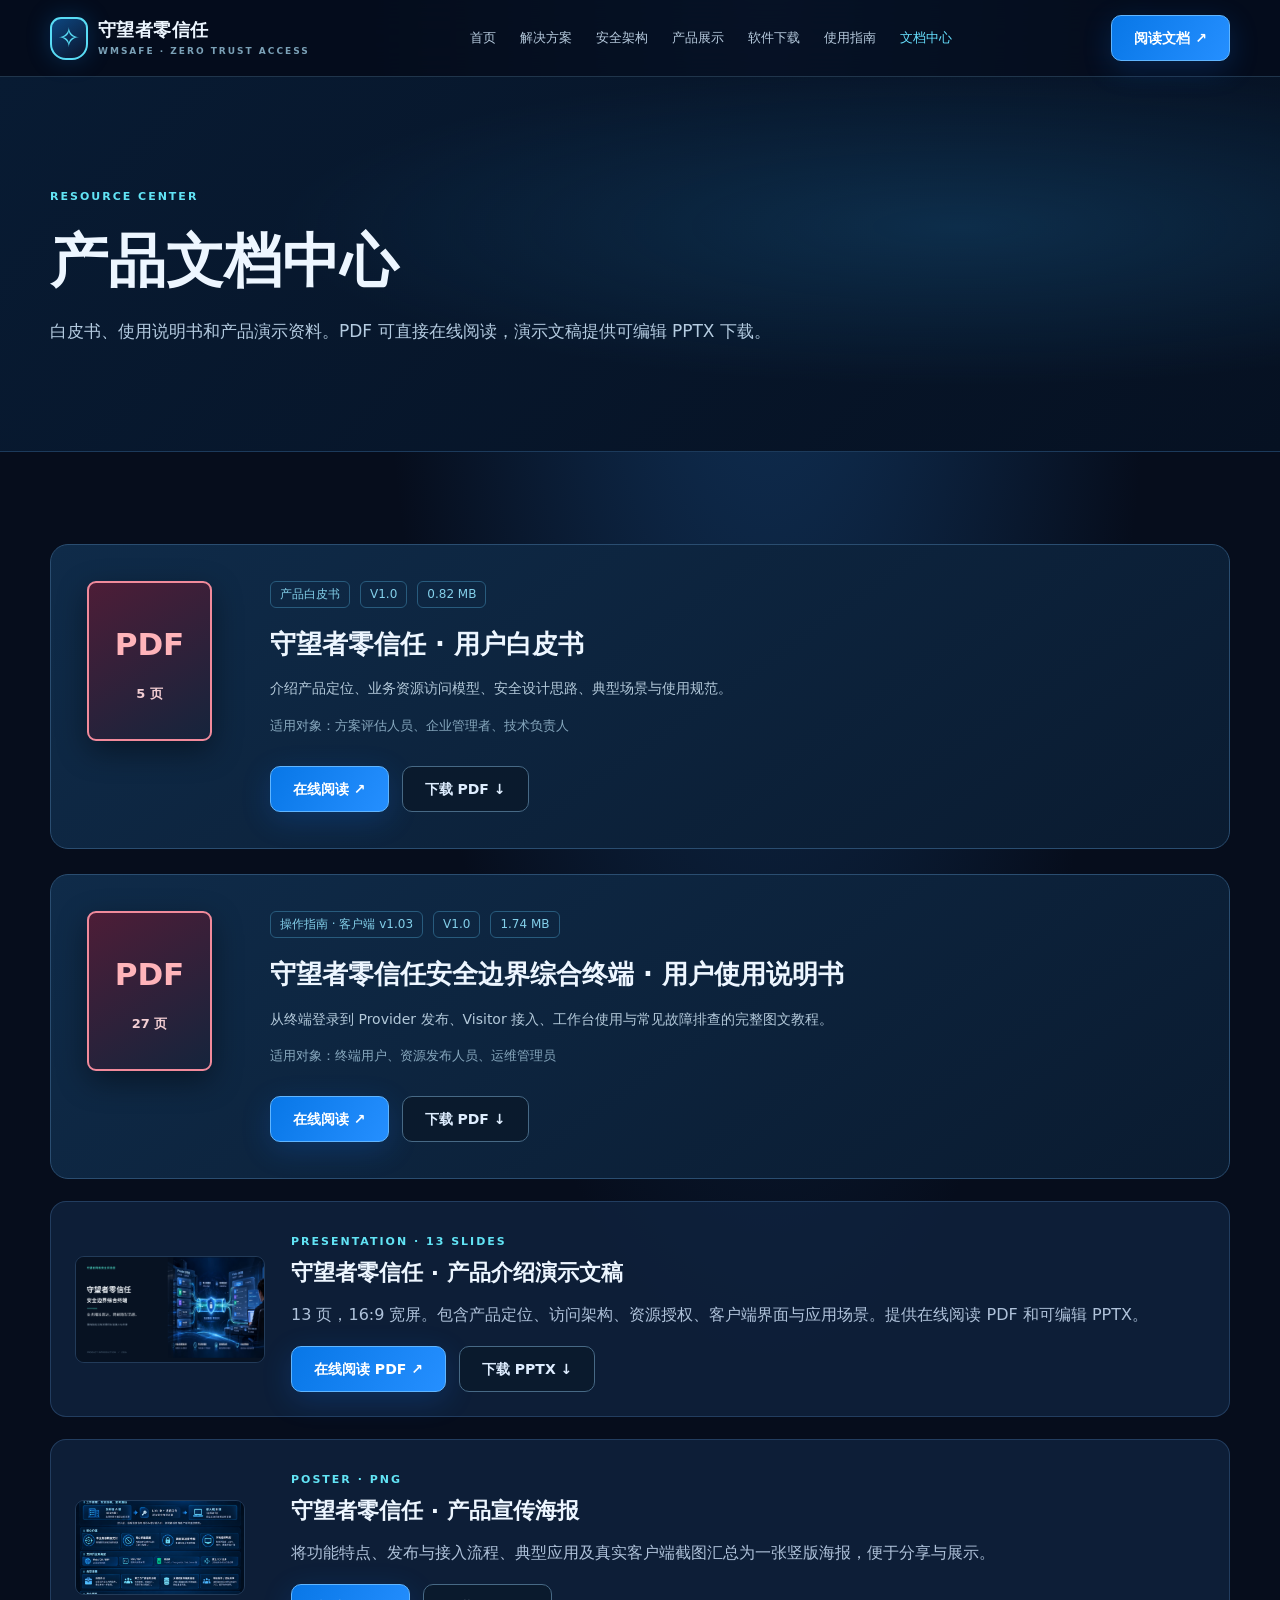
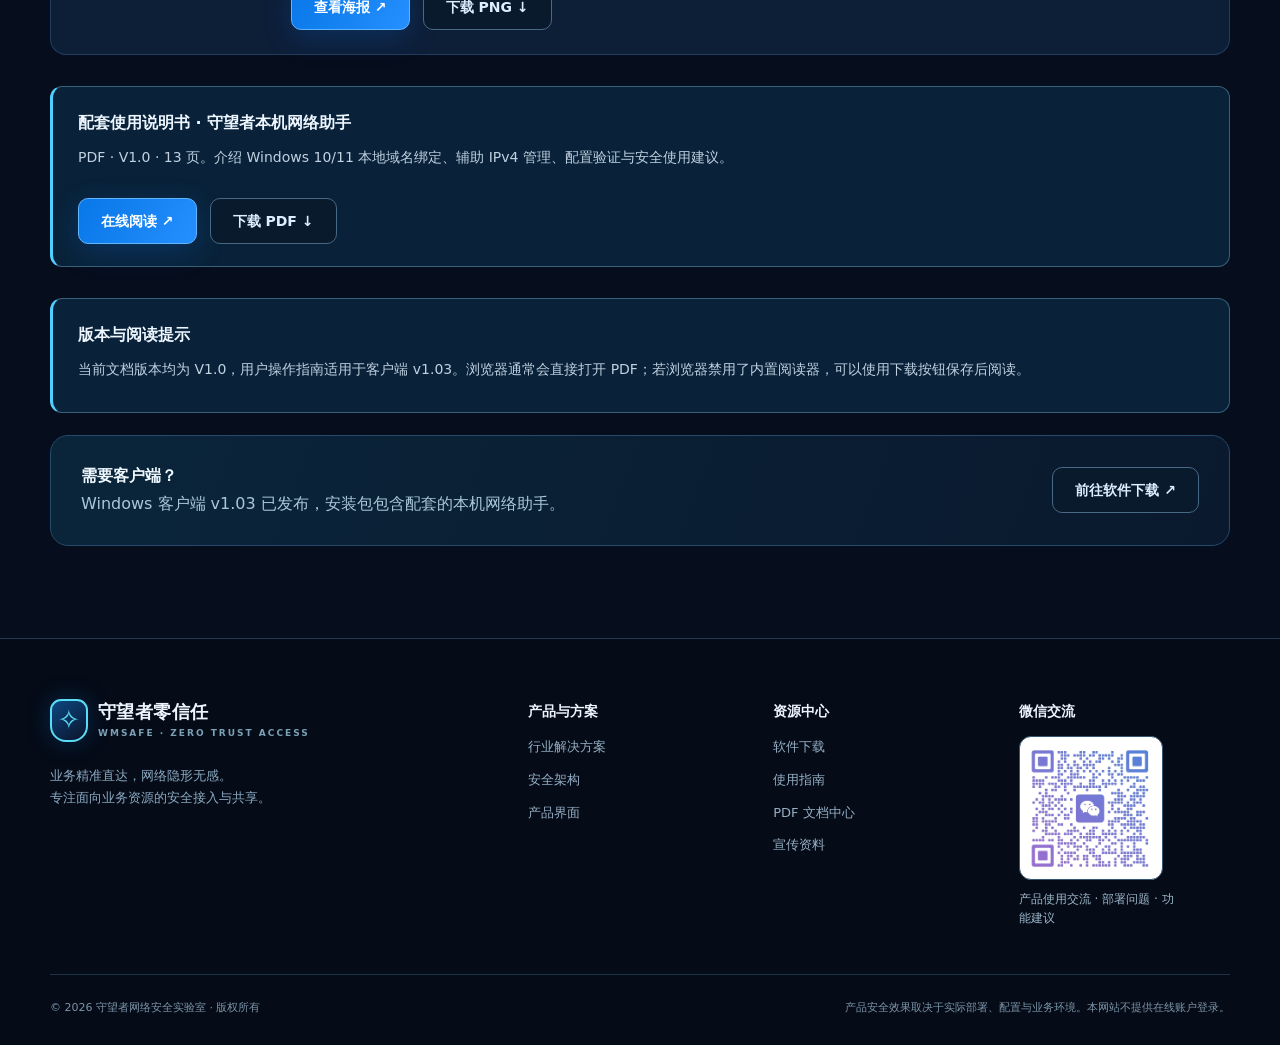
==== downloads.html @ d98a5364 "Add files via upload" ====
<!DOCTYPE html>

<html lang="zh-CN"><head><meta charset="utf-8"/><meta content="width=device-width,initial-scale=1" name="viewport"/><meta content="dark" name="color-scheme"/><meta content="#070f20" name="theme-color"/><meta content="在线阅读与下载守望者零信任 V1.0 PDF 白皮书及 v1.03 用户使用说明书。" name="description"/><meta content="website" property="og:type"/><meta content="文档中心 · 守望者零信任" property="og:title"/><meta content="在线阅读与下载守望者零信任 V1.0 PDF 白皮书及 v1.03 用户使用说明书。" property="og:description"/><meta content="assets/hero-tunnel.png" property="og:image"/><title>文档中心 | 守望者零信任</title><link href="assets/favicon.svg" rel="icon" type="image/svg+xml"/><link href="assets/site.css" rel="stylesheet"/></head><body><a class="skip" href="#main">跳转到正文</a><header class="header"><div class="container nav"><a aria-label="守望者零信任官网" class="brand" href="index.html"><span class="brand-shield">✧</span><span>守望者零信任<small>WMSAFE · ZERO TRUST ACCESS</small></span></a><nav aria-label="主导航" class="nav-links" id="site-nav"><a href="index.html">首页</a><a href="solutions.html">解决方案</a><a href="security.html">安全架构</a><a href="product.html">产品展示</a><a href="software.html">软件下载</a><a href="guide.html">使用指南</a><a aria-current="page" href="downloads.html">文档中心</a></nav><div class="nav-action"><a class="btn primary nav-cta" href="downloads.html">阅读文档 ↗</a><button aria-controls="site-nav" aria-expanded="false" aria-label="打开导航菜单" class="menu-btn" type="button">☰</button></div></div></header><main id="main"><section class="page-hero"><div class="container"><span class="eyebrow">RESOURCE CENTER</span><h1>产品文档中心</h1><p class="lead">白皮书、使用说明书和产品演示资料。PDF 可直接在线阅读，演示文稿提供可编辑 PPTX 下载。</p></div></section><section class="section"><div class="container"><div class="doc-list"><article class="doc-card"><div class="doc-icon">PDF<span>5 页</span></div><div class="doc-content"><div class="doc-meta"><span>产品白皮书</span><span>V1.0</span><span>0.82 MB</span></div><h2>守望者零信任 · 用户白皮书</h2><p>介绍产品定位、业务资源访问模型、安全设计思路、典型场景与使用规范。</p><p class="doc-audience">适用对象：方案评估人员、企业管理者、技术负责人</p><div class="actions"><a class="btn primary" href="docs/WMSafe_Whitepaper_V1.0.pdf" rel="noopener" target="_blank">在线阅读 ↗</a><a class="btn ghost" download="WMSafe_Whitepaper_V1.0.pdf" href="docs/WMSafe_Whitepaper_V1.0.pdf">下载 PDF ↓</a></div></div></article><article class="doc-card"><div class="doc-icon">PDF<span>27 页</span></div><div class="doc-content"><div class="doc-meta"><span>操作指南 · 客户端 v1.03</span><span>V1.0</span><span>1.74 MB</span></div><h2>守望者零信任安全边界综合终端 · 用户使用说明书</h2><p>从终端登录到 Provider 发布、Visitor 接入、工作台使用与常见故障排查的完整图文教程。</p><p class="doc-audience">适用对象：终端用户、资源发布人员、运维管理员</p><div class="actions"><a class="btn primary" href="docs/WMSafe_User_Guide_V1.0.pdf" rel="noopener" target="_blank">在线阅读 ↗</a><a class="btn ghost" download="WMSafe_User_Guide_V1.0.pdf" href="docs/WMSafe_User_Guide_V1.0.pdf">下载 PDF ↓</a></div></div></article></div><div class="media-docs" id="presentation"><a href="media/wmsafe-product-presentation.pdf" rel="noopener" target="_blank"><img alt="守望者零信任产品演示文稿首页预览" height="506" loading="lazy" src="media/wmsafe-presentation-cover.png" width="900"/></a><div><span class="eyebrow">PRESENTATION · 13 SLIDES</span><h2>守望者零信任 · 产品介绍演示文稿</h2><p>13 页，16:9 宽屏。包含产品定位、访问架构、资源授权、客户端界面与应用场景。提供在线阅读 PDF 和可编辑 PPTX。</p><div class="actions"><a class="btn primary" href="media/wmsafe-product-presentation.pdf" rel="noopener" target="_blank">在线阅读 PDF ↗</a><a class="btn ghost" download="wmsafe-product-presentation.pptx" href="media/wmsafe-product-presentation.pptx">下载 PPTX ↓</a></div></div></div><div class="media-docs"><a href="media/wmsafe-poster.png" rel="noopener" target="_blank"><img alt="守望者零信任产品宣传海报缩略图" class="poster-inline" height="1491" loading="lazy" src="media/wmsafe-poster.png" width="1055"/></a><div><span class="eyebrow">POSTER · PNG</span><h2>守望者零信任 · 产品宣传海报</h2><p>将功能特点、发布与接入流程、典型应用及真实客户端截图汇总为一张竖版海报，便于分享与展示。</p><div class="actions"><a class="btn primary" href="media/wmsafe-poster.png" rel="noopener" target="_blank">查看海报 ↗</a><a class="btn ghost" download="wmsafe-poster.png" href="media/wmsafe-poster.png">下载 PNG ↓</a></div></div></div><div class="note-block"><strong>配套使用说明书 · 守望者本机网络助手</strong><p>PDF · V1.0 · 13 页。介绍 Windows 10/11 本地域名绑定、辅助 IPv4 管理、配置验证与安全使用建议。</p><div class="actions"><a class="btn primary" href="docs/WMSafe_Local_Network_Manager_Guide_V1.0.pdf" rel="noopener" target="_blank">在线阅读 ↗</a><a class="btn ghost" download="WMSafe_Local_Network_Manager_Guide_V1.0.pdf" href="docs/WMSafe_Local_Network_Manager_Guide_V1.0.pdf">下载 PDF ↓</a></div></div><div class="note-block"><strong>版本与阅读提示</strong><p>当前文档版本均为 V1.0，用户操作指南适用于客户端 v1.03。浏览器通常会直接打开 PDF；若浏览器禁用了内置阅读器，可以使用下载按钮保存后阅读。</p></div><div class="release-doc-link"><div><strong>需要客户端？</strong><p>Windows 客户端 v1.03 已发布，安装包包含配套的本机网络助手。</p></div><a class="btn ghost" href="software.html">前往软件下载 ↗</a></div></div></section></main><footer class="footer"><div class="container"><div class="footmain"><div><a aria-label="守望者零信任官网" class="brand" href="index.html"><span class="brand-shield">✧</span><span>守望者零信任<small>WMSAFE · ZERO TRUST ACCESS</small></span></a><p>业务精准直达，网络隐形无感。<br/>专注面向业务资源的安全接入与共享。</p></div><div><b>产品与方案</b><a href="solutions.html">行业解决方案</a><a href="security.html">安全架构</a><a href="product.html">产品界面</a></div><div><b>资源中心</b><a href="software.html">软件下载</a><a href="guide.html">使用指南</a><a href="downloads.html">PDF 文档中心</a><a href="downloads.html#presentation">宣传资料</a></div><div class="footer-wechat"><b>微信交流</b><img alt="守望者零信任微信交流二维码" height="150" loading="lazy" src="assets/wechat-qr.jpg" width="150"/><p>产品使用交流 · 部署问题 · 功能建议</p></div></div><div class="footline"><span>© <span id="year">2026</span> 守望者网络安全实验室 · 版权所有</span><span>产品安全效果取决于实际部署、配置与业务环境。本网站不提供在线账户登录。</span></div></div></footer><script defer="" src="assets/site.js"></script></body></html>
---- assets/site.css ----
@charset "UTF-8";
:root{--bg:#060d1c;--bg2:#09162b;--panel:#0c1c32;--line:#1f3854;--text:#edf6ff;--muted:#a4b7cc;--cyan:#59dcf5;--blue:#288aff;--radius:18px}*{box-sizing:border-box}html{scroll-behavior:smooth}body{margin:0;color:var(--text);font-family:Inter,"PingFang SC","Microsoft YaHei","Noto Sans CJK SC",system-ui,sans-serif;background:radial-gradient(ellipse at 60% -2%,#123862 0%,transparent 37%),var(--bg);line-height:1.75}a{color:inherit;text-decoration:none}img{max-width:100%;display:block}button,input,textarea,select{font:inherit}button{cursor:pointer}.container{width:min(1180px,calc(100% - 48px));margin:auto}.skip{position:absolute;left:12px;top:-90px;padding:10px;background:white;color:black;z-index:200}.skip:focus{top:8px}.header{height:77px;position:sticky;top:0;z-index:99;backdrop-filter:blur(24px);background:rgba(5,13,29,.87);border-bottom:1px solid #20354b}.nav{display:flex;align-items:center;justify-content:space-between;height:100%;gap:24px}.brand{display:flex;align-items:center;gap:10px;font-weight:800;white-space:nowrap;line-height:1.18;letter-spacing:.4px;font-size:18px}.brand small{display:block;margin-top:6px;font-size:9px;letter-spacing:2px;font-weight:600;color:#7ba1b7}.brand-shield{display:grid;place-items:center;border:2px solid var(--cyan);border-radius:11px 11px 16px 16px;background:linear-gradient(145deg,#0d4781,#0b142b);width:38px;height:43px;box-shadow:0 0 23px #1178db44;color:var(--cyan);font-size:27px}.nav-links{display:flex;align-items:center;gap:24px}.nav-links a{font-size:13px;color:#b6cadd;transition:.2s}.nav-links a:hover,.nav-links a[aria-current]{color:#67e1ff}.nav-action{display:flex;align-items:center;gap:10px}.menu-btn{display:none;border:1px solid #38536b;border-radius:9px;padding:8px 12px;background:#0b1f3a;color:white}.btn{display:inline-flex;align-items:center;justify-content:center;gap:12px;border-radius:10px;font-size:14px;font-weight:700;min-height:46px;padding:10px 22px;border:1px solid transparent;transition:transform .2s,background .2s,border-color .2s;white-space:nowrap}.btn:hover{transform:translateY(-2px)}.primary{color:white;background:linear-gradient(120deg,#0877e7,#258fff);box-shadow:0 8px 30px #147aff33;border-color:#60b5ff}.ghost{border-color:#476985;background:#0a1a2d;color:#deedff}.ghost:hover{border-color:#80dfff;background:#0d2948}.eyebrow{display:inline-block;color:#62e4f5;font-size:11px;letter-spacing:2px;font-weight:800;text-transform:uppercase}.hero{padding:90px 0 35px;overflow:hidden;background:radial-gradient(ellipse at 80% 40%,#0b3a6f88,transparent 50%)}.hero-grid{display:grid;grid-template-columns:.92fr 1.08fr;gap:25px;align-items:center}.hero-copy{position:relative;z-index:1}.hero h1{font-size:clamp(37px,4.3vw,62px);line-height:1.25;letter-spacing:-1.9px;margin:27px 0 22px;font-weight:850}.hero h1 em{font-style:normal;color:#75e5ff;text-shadow:0 0 42px #25b6ef44}.lead{max-width:720px;color:#b5cce1;font-size:17px;line-height:1.95}.hero .lead{max-width:520px}.actions{display:flex;flex-wrap:wrap;gap:13px;margin-top:28px}.hero-media{position:relative;border:1px solid #26486e;background:#0b223a;box-shadow:0 34px 90px #0008,0 0 60px #0e72dc20;border-radius:20px;overflow:hidden}.hero-media img{width:100%;aspect-ratio:16/10;object-fit:cover}.hero-caption{position:absolute;bottom:0;left:0;right:0;text-align:right;font-size:10px;color:#a3bfd2;padding:5px 14px;background:#041123b0}.hero-note{margin-top:40px;color:#8ebbcf;font-size:12px;letter-spacing:.5px}.pulse{display:inline-block;width:8px;height:8px;background:#36e2ae;border-radius:50%;box-shadow:0 0 10px #35ecc8;margin-right:8px}.stats{margin-top:66px;display:grid;grid-template-columns:repeat(4,1fr);border:1px solid #245173;background:#07182dc9;border-radius:15px;padding:24px}.stats div{padding:5px 22px;border-right:1px solid #284260}.stats div:last-child{border-right:0}.stats b,.stats span{display:block}.stats b{font-size:15px;color:#b5edff}.stats span{font-size:12px;color:#a1b9cd;margin-top:4px}.section{padding:92px 0}.section.muted{background:linear-gradient(180deg,#09192d,#081326);border-top:1px solid #132e48;border-bottom:1px solid #132e48}.section-head{margin-bottom:36px}.section-head h2,.cta-panel h2{font-size:clamp(27px,3vw,39px);line-height:1.3;letter-spacing:-.6px;margin:12px 0}.section-head p{color:var(--muted);max-width:770px;margin:0;font-size:15px}.feature-grid{display:grid;grid-template-columns:repeat(4,minmax(0,1fr));gap:17px}.feature-grid.three{grid-template-columns:repeat(3,minmax(0,1fr))}.feature-grid.two{grid-template-columns:repeat(2,minmax(0,1fr))}.feature-card,.arch-card,.step,.workflow article{border:1px solid #234768;background:linear-gradient(145deg,#0e2945,#0a1a2d 75%);border-radius:16px;padding:29px;min-width:0;transition:transform .2s,border-color .2s}.feature-card:hover,.preview:hover,.shot:hover{transform:translateY(-4px);border-color:#3aa5ef}.feature-icon{height:50px;width:50px;border:1px solid #2878a8;background:#103859;border-radius:13px;display:grid;place-items:center;font-size:25px;color:#77e7ff}.feature-card h3,.workflow h3,.arch h3{margin:22px 0 8px;font-size:19px}.feature-card p,.workflow p,.arch p{font-size:14px;color:#a9c2d8;margin:0}.workflow{display:grid;grid-template-columns:repeat(3,minmax(0,1fr));gap:22px}.workflow article{position:relative}.workflow article:not(:last-child):after{content:'→';position:absolute;right:-21px;top:50%;transform:translateY(-50%);color:#5bc4ff;font-size:24px;z-index:2}.num{color:#67e3fd;font-size:26px;font-weight:800}.workflow code,.arch code,.note-block code{display:inline-block;max-width:100%;overflow-wrap:anywhere;background:#071729;color:#8ee9ff;padding:6px 10px;border:1px solid #28526d;border-radius:7px;margin-top:23px;font-size:12px}.aside-note{color:#81a0b8;font-size:12px;margin-top:17px}.preview-grid{display:grid;grid-template-columns:repeat(3,minmax(0,1fr));gap:18px}.preview{border:1px solid #284766;border-radius:14px;background:#0e243b;overflow:hidden;transition:transform .2s,border-color .2s}.preview img{height:255px;width:100%;object-fit:cover;object-position:top;background:#fff}.preview span{display:flex;align-items:center;justify-content:space-between;padding:16px;font-weight:700;font-size:14px}.preview strong{font-size:11px;color:#6ad5fa}.center-actions{text-align:center;margin-top:28px}.cta-section{padding:70px 0 95px}.cta-panel{padding:46px;display:flex;align-items:center;justify-content:space-between;gap:30px;border:1px solid #2073a7;background:radial-gradient(circle at 85% 15%,#135b8e88,transparent 38%),linear-gradient(110deg,#0b3154,#091b33);border-radius:20px;box-shadow:0 20px 70px #0004}.cta-panel h2{max-width:650px}.cta-panel p{color:#b9cde2;max-width:580px}.cta-panel .actions{margin-top:0}.footer{border-top:1px solid #233a54;background:#050b17;padding:60px 0 28px}.footmain{display:grid;grid-template-columns:2.6fr 1fr 1fr;gap:50px}.footmain p{font-size:13px;color:#8ba9c1;margin-top:23px}.footmain b,.footmain a:not(.brand){display:block}.footmain b{font-size:14px;margin-bottom:13px}.footmain a:not(.brand){font-size:13px;color:#96afc5;margin:10px 0}.footmain a:hover{color:var(--cyan)}.footline{border-top:1px solid #1b3146;margin-top:45px;padding-top:23px;font-size:11px;color:#7c95a9;display:flex;gap:20px;justify-content:space-between}.page-hero{padding:104px 0 86px;background:radial-gradient(ellipse at 75% 40%,#16517c69,transparent 50%),linear-gradient(135deg,#081b33,#061122);border-bottom:1px solid #1c3a5b}.page-hero h1{font-size:clamp(37px,4.7vw,58px);margin:17px 0 10px;line-height:1.24}.page-hero .lead{max-width:760px}.scenario-list{display:grid;gap:19px}.scenario{display:grid;grid-template-columns:110px 1fr;gap:20px;padding:34px;border-radius:16px;border:1px solid #264866;background:#0c2037}.scenario-mark{color:#48c7f7;font-size:44px;font-weight:900;line-height:1.2}.scenario h3{font-size:24px;margin:12px 0 24px}.scenario-cols{display:grid;grid-template-columns:1fr 1fr;gap:27px}.scenario-cols b{font-size:13px;color:#82dfff}.scenario-cols p{font-size:14px;color:#afc4d6;margin:7px 0}.tag{display:inline-block;color:#89e3f9;border:1px solid #286085;border-radius:6px;padding:3px 9px;font-size:11px;background:#0c2c4a}.arch{display:grid;grid-template-columns:1fr 30px 1fr 30px 1fr;align-items:center;gap:10px}.arch-card{min-height:270px}.arch-label{font-size:11px;letter-spacing:1px;color:#5bd8ff}.arch-arrow{text-align:center;font-size:26px;color:#48bffe}.arch-middle{border-color:#39b5ed;box-shadow:0 0 38px #0c8dcc24}.caution,.note-block{margin-top:31px;border:1px solid #376179;border-left:3px solid #51cfff;background:#092239;border-radius:12px;padding:22px 25px}.caution p,.note-block p{font-size:14px;color:#c0d1e0;margin:8px 0}.shots{display:grid;grid-template-columns:repeat(2,1fr);gap:24px}.shot{display:grid;grid-template-columns:180px 1fr;gap:19px;border:1px solid #2b4c68;border-radius:16px;background:#0b2037;overflow:hidden;transition:.2s}.shot img{height:100%;min-height:240px;width:100%;object-fit:cover;object-position:top;background:white}.shot-body{padding:25px 22px 20px 0}.shot-body h3{font-size:20px;margin:13px 0 7px}.shot-body p{font-size:13px;color:#a8c1d5}.text-link{display:inline-block;color:#77dfff;font-size:12px;font-weight:700;margin-top:10px}.timeline{list-style:none;padding:0;margin:0;display:grid;grid-template-columns:repeat(5,1fr);gap:15px;counter-reset:flow}.timeline li{counter-increment:flow;border:1px solid #234767;border-radius:13px;background:#0c223a;padding:27px 19px;min-height:210px}.timeline li:before{content:'0' counter(flow);display:block;color:#64dafa;font-size:23px;font-weight:900;margin-bottom:13px}.timeline b{font-size:15px}.timeline p{font-size:13px;color:#a9c3d7}.faq{display:grid;grid-template-columns:1fr 1fr;gap:13px}.faq details{border:1px solid #254663;border-radius:12px;background:#0c2138;padding:17px 21px}.faq summary{cursor:pointer;font-weight:700;font-size:14px;list-style:none;display:flex;justify-content:space-between}.faq summary:after{content:'+';color:#70dbfb;font-size:20px}.faq details[open] summary:after{content:'−'}.faq details p{font-size:13px;color:#b3cbdb;margin-bottom:3px}.doc-list{display:grid;gap:25px}.doc-card{display:grid;grid-template-columns:150px 1fr;gap:33px;border:1px solid #2a4d70;border-radius:18px;background:linear-gradient(145deg,#0f2b49,#0a1b30);padding:36px}.doc-icon{width:125px;height:160px;display:flex;flex-direction:column;align-items:center;justify-content:center;gap:12px;border:2px solid #f18a9b;color:#ffb4ba;background:linear-gradient(150deg,#4d1d37,#15243c);border-radius:9px;font-size:31px;font-weight:900;box-shadow:0 10px 30px #0006}.doc-icon span{font-size:13px;color:#f3ced3}.doc-meta{display:flex;gap:10px;flex-wrap:wrap}.doc-meta span{color:#83cfe9;font-size:12px;padding:2px 9px;border:1px solid #285b7d;border-radius:6px}.doc-card h2{font-size:26px;line-height:1.4;margin:18px 0 12px}.doc-card p{color:#b3c9da;font-size:14px}.doc-card .doc-audience{color:#87a8be;font-size:13px}.contact-grid{display:grid;grid-template-columns:1fr 1fr;gap:55px;align-items:start}.check-list{display:grid;gap:16px}.check-list div{padding-bottom:15px;border-bottom:1px solid #233e59}.check-list b{color:#7ee4fa}.check-list p{font-size:14px;color:#b0c9dc}.contact-panel{background:#0c233c;padding:35px;border:1px solid #305678;border-radius:17px}.contact-panel h2{font-size:26px}.contact-panel>p{color:#b6cada;font-size:14px}.contact-panel form{display:grid;gap:15px;margin-top:25px}.contact-panel label{display:grid;gap:8px;font-size:12px;color:#bed1de}.contact-panel input,.contact-panel select,.contact-panel textarea{width:100%;border-radius:9px;background:#06172b;border:1px solid #3b5b74;color:#e9f6ff;padding:11px 13px;outline:none}.contact-panel input:focus,.contact-panel select:focus,.contact-panel textarea:focus{border-color:#5fdfff;box-shadow:0 0 0 3px #35a5df26}.contact-panel .submit{width:100%;margin-top:5px}.form-status{color:#81ebc7!important;font-size:12px;min-height:1em}a:focus-visible,button:focus-visible,summary:focus-visible{outline:2px solid #6ee5ff;outline-offset:3px}@media(max-width:1100px){.nav-links{gap:13px}.nav-links a{font-size:12px}.nav-cta{display:none}.feature-grid{grid-template-columns:repeat(2,1fr)}.feature-grid.three{grid-template-columns:repeat(2,1fr)}.hero h1{font-size:43px}}@media(max-width:860px){.container{width:min(100% - 36px,720px)}.header{height:68px}.menu-btn{display:block}.nav-links{display:none;position:absolute;left:0;right:0;top:68px;background:#071426;border-bottom:1px solid #30516d;padding:15px 22px 22px;flex-direction:column;align-items:stretch;gap:3px}.nav-links.open{display:flex}.nav-links a{padding:11px;font-size:14px}.hero{padding:62px 0 28px}.hero-grid{grid-template-columns:1fr}.hero h1{font-size:clamp(37px,7vw,56px)}.stats{grid-template-columns:repeat(2,1fr);margin-top:30px}.stats div:nth-child(2){border-right:0}.stats div:nth-child(-n+2){border-bottom:1px solid #284260;padding-bottom:15px;margin-bottom:13px}.preview-grid{grid-template-columns:repeat(2,1fr)}.workflow,.arch{grid-template-columns:1fr}.workflow article:not(:last-child):after{content:'↓';right:50%;top:auto;bottom:-28px;transform:translateX(50%)}.arch-arrow{transform:rotate(90deg)}.arch-card{min-height:auto}.timeline{grid-template-columns:repeat(2,1fr)}.cta-panel{flex-direction:column;align-items:start}.contact-grid{grid-template-columns:1fr;gap:25px}.footmain{grid-template-columns:1.8fr 1fr 1fr}}@media(max-width:560px){.container{width:calc(100% - 30px)}.hero h1{letter-spacing:-1px}.lead{font-size:15px}.section{padding:65px 0}.feature-grid,.feature-grid.three,.feature-grid.two,.preview-grid,.shots,.faq,.scenario-cols{grid-template-columns:1fr}.stats{padding:15px}.stats div{padding:9px 12px}.stats b{font-size:13px}.stats span{font-size:11px}.preview img{height:240px}.cta-panel{padding:27px}.page-hero{padding:67px 0 52px}.scenario{grid-template-columns:1fr;gap:0;padding:24px}.scenario-mark{font-size:30px}.timeline{grid-template-columns:1fr}.timeline li{min-height:auto}.doc-card{grid-template-columns:1fr;padding:24px;gap:24px}.doc-icon{height:105px;width:95px;font-size:22px}.doc-card h2{font-size:22px}.shot{grid-template-columns:125px 1fr;gap:12px}.shot img{min-height:205px}.shot-body{padding:16px 10px 12px 0}.shot-body h3{font-size:16px}.shot-body p{font-size:12px}.footmain{grid-template-columns:1fr 1fr;gap:27px}.footmain>div:first-child{grid-column:span 2}.footline{display:block}.footline span{display:block;margin:7px 0}.contact-panel{padding:23px}.actions .btn{min-width:0}.hero .btn{font-size:12px;padding:9px 14px}}@media(prefers-reduced-motion:reduce){*,*:before,*:after{scroll-behavior:auto!important;transition:none!important}}

/* V2.1 · clear, dedicated screenshot gallery */
.screen-tile,.screenshot-card{overflow:hidden;border:1px solid #2b4d6c;border-radius:16px;background:#0b2037}
.screen-open{position:relative;display:block;width:100%;border:0;background:#111927;padding:0;cursor:zoom-in;color:inherit;text-align:left}
.screen-open img{display:block;width:100%;height:225px;object-fit:contain;padding:12px;background:#161b29}
.screen-open:hover img{filter:brightness(1.13)}
.zoom-indicator{position:absolute;right:12px;bottom:12px;padding:7px 11px;background:#0a2035e8;border:1px solid #3f7799;border-radius:8px;font-size:12px;color:#b7ecff}
.screen-meta{display:flex;justify-content:space-between;align-items:center;flex-wrap:wrap;gap:8px;padding:15px;font-size:14px}
.screen-meta a{font-size:12px;color:#8adcf7}
.screenshot-card{display:block}
.screenshot-card .screen-open img{height:250px}
.screenshot-card .shot-body{padding:20px 23px 25px}
.screenshot-dialog{width:min(1120px,95vw);max-height:92vh;overflow:auto;border:1px solid #397dab;border-radius:16px;padding:16px;background:#09192b;color:#f0f8ff;box-shadow:0 30px 100px #000b}
.screenshot-dialog::backdrop{background:#000b;backdrop-filter:blur(6px)}
.screenshot-dialog img{display:block;max-width:100%;height:auto;max-height:75vh;margin:4px auto 0;object-fit:contain}
.screenshot-dialog p{text-align:center;color:#b8d3e7;font-size:13px;margin:12px 0 0}
.screenshot-dialog form{display:flex;justify-content:flex-end}
.dialog-close{border:1px solid #456883;border-radius:8px;background:#14314a;color:white;font-size:26px;line-height:1;width:36px;height:36px;cursor:pointer}
@media(max-width:720px){.screen-open img{height:195px}.screenshot-card .screen-open img{height:225px}.screenshot-dialog{padding:10px}}

/* V2.2 Pricing and WeChat */
.pricing-hero{padding-bottom:65px}.pricing-hero-notes{display:flex;gap:12px;flex-wrap:wrap;margin-top:22px}.pricing-hero-notes span{font-size:12px;color:#a8d7ea;padding:5px 12px;border:1px solid #2a5678;border-radius:30px}.pricing-grid{display:grid;grid-template-columns:repeat(2,minmax(0,1fr));gap:24px;align-items:stretch}.price-card{position:relative;display:flex;flex-direction:column;min-height:462px;background:linear-gradient(150deg,#0f2844,#091a2e);border:1px solid #325372;border-radius:20px;padding:40px;overflow:hidden}.price-featured{border-color:#48c9fa;background:radial-gradient(ellipse at top right,#13568166,transparent 52%),linear-gradient(150deg,#103659,#0a1e32);box-shadow:0 18px 60px #0074bf20}.price-ribbon{position:absolute;top:17px;right:18px;font-size:12px;font-weight:700;color:#9af3ff;background:#0c4568;border:1px solid #2b8dba;padding:5px 12px;border-radius:30px}.price-header{display:flex;flex-wrap:wrap;align-items:center;gap:16px}.plan-name{font-size:24px;font-weight:800}.plan-duration{font-size:11px;letter-spacing:2px;color:#7da8c6}.price-line{display:flex;align-items:baseline;gap:6px;margin-top:34px}.price-line .currency{font-size:29px;font-weight:800;color:#8bdcfb}.price-line strong{font-size:clamp(54px,6vw,75px);font-weight:850;letter-spacing:-3px;line-height:1}.price-line .period{font-size:16px;color:#a5bfd3}.plan-desc{font-size:14px;color:#afc9dd;min-height:40px}.plan-desc b{color:#91e7ff}.price-sep{border-top:1px solid #294b68;margin:21px 0}.plan-points{list-style:none;display:grid;gap:12px;padding:0;margin:0 0 30px}.plan-points li{color:#c1d6e5;font-size:13px;position:relative;padding-left:24px}.plan-points li:before{content:'✓';position:absolute;left:0;color:#69dfdd}.price-action{width:100%;margin-top:auto}.pricing-disclaimer{font-size:12px;color:#91adc2;margin-top:28px;line-height:1.9}.compare-pricing{border:1px solid #31516c;border-radius:17px;overflow:hidden;display:grid;grid-template-columns:repeat(3,1fr);background:#0b2139}.compare-pricing>div{padding:28px;border-right:1px solid #31516c;display:flex;flex-direction:column;gap:12px}.compare-pricing>div:last-child{border-right:0}.compare-pricing span{font-size:13px;color:#a6bfd2}.compare-pricing strong{font-size:28px;letter-spacing:-.6px}.compare-pricing .savings{background:linear-gradient(135deg,#0b3653,#0e2840)}.compare-pricing .savings strong{color:#74e8f7}.pricing-mini-grid{display:grid;grid-template-columns:repeat(2,1fr);gap:20px}.pricing-mini{padding:30px;border:1px solid #2d506d;border-radius:16px;background:#0b2138}.pricing-mini.featured{border-color:#37b9f0;background:#0c2e4b}.mini-top{font-weight:750;display:flex;align-items:center;gap:12px;flex-wrap:wrap}.mini-price{font-weight:850;font-size:40px;line-height:1.3;margin:14px 0 5px}.mini-price small{font-size:13px;color:#b9cdd9}.pricing-mini p{font-size:13px;color:#a2bfd3;margin:0}.save-pill{color:#91e9fd;font-size:11px;padding:4px 9px;border:1px solid #3989b3;border-radius:30px}.wechat-section{display:grid;grid-template-columns:1fr 330px;gap:55px;align-items:center}.wechat-copy h2{font-size:34px;margin:15px 0}.wechat-copy p{color:#b1c9da;max-width:510px}.wechat-subtle{font-size:13px;opacity:.82;margin-bottom:25px}.wechat-card{border-radius:20px;background:#0c233a;border:1px solid #365777;text-align:center;padding:26px;max-width:330px}.wechat-card img{width:235px;height:235px;object-fit:contain;margin:0 auto 12px;border-radius:12px}.wechat-card-title{font-weight:800;font-size:16px}.wechat-card p{font-size:12px;color:#8da8be;margin:7px 0 0}@media(max-width:860px){.wechat-section{grid-template-columns:1fr 250px;gap:24px}.wechat-card{padding:16px}.wechat-card img{width:200px;height:200px}}@media(max-width:650px){.pricing-grid,.pricing-mini-grid,.compare-pricing,.wechat-section{grid-template-columns:1fr}.price-card{padding:28px;min-height:430px}.price-ribbon{position:static;align-self:flex-end;margin-bottom:12px}.compare-pricing>div{border-right:0;border-bottom:1px solid #31516c}.compare-pricing>div:last-child{border:0}.wechat-card{margin:auto}.price-line strong{font-size:60px}}

/* V2.3 renewal and real WeChat QR */
.renewal-banner{display:flex;justify-content:space-between;align-items:center;gap:30px;margin-top:24px;padding:30px 34px;border:1px solid #3f7394;border-radius:17px;background:linear-gradient(110deg,#0d304a,#0b1c31)}
.renewal-banner h3{font-size:25px;margin:8px 0}.renewal-banner p{font-size:13px;line-height:1.8;color:#b2ccdd;max-width:470px;margin:8px 0 0}.renewal-values{display:grid;grid-template-columns:1fr 1fr;gap:17px;min-width:360px}.renewal-values>div{display:flex;flex-direction:column;gap:8px;background:#091b2d;padding:17px;border-radius:12px}.renewal-values span{font-size:12px;color:#a9c7da}.renewal-values strong{font-size:25px;color:#77e6f2;white-space:nowrap}.renewal-values small{font-size:12px;color:#a9c7da}.renewal-values del{font-size:12px;color:#869fb4}.pricing-legal{font-size:12px;line-height:1.8;color:#a8c6db;margin:25px 0 0}.wechat-card img{background:white;padding:8px;border-radius:14px;object-fit:contain}
@media(max-width:800px){.renewal-banner{flex-direction:column;align-items:stretch}.renewal-values{min-width:0}}
@media(max-width:500px){.renewal-banner{padding:23px}.renewal-values{grid-template-columns:1fr}}

/* V2.4: GitHub Pages documentation site / WeChat technical exchange */
.footmain{grid-template-columns:minmax(240px,2.1fr) minmax(125px,1fr) minmax(145px,1fr) minmax(155px,1fr);gap:34px}
.footer-wechat img{width:144px;height:144px;object-fit:contain;background:#fff;padding:7px;border-radius:12px;border:1px solid #365774}
.footer-wechat p{margin:10px 0 0;max-width:165px;font-size:12px;line-height:1.6;color:#9cb7ca}
@media(max-width:900px){.footmain{grid-template-columns:repeat(2,minmax(0,1fr));gap:32px}}
@media(max-width:520px){.footmain{grid-template-columns:1fr 1fr;gap:25px}.footmain>div:first-child{grid-column:1/-1}.footer-wechat img{width:132px;height:132px}}

/* V2.5: software download / pending release */
.software-feature{padding:24px 0 12px}.software-feature-inner,.release-doc-link{display:flex;align-items:center;justify-content:space-between;gap:25px;padding:26px 30px;border:1px solid #254a6c;border-radius:18px;background:linear-gradient(110deg,#0a253a,#0a192e)}.software-feature h2{margin:5px 0 10px;font-size:27px;color:#e8f6ff}.software-feature p,.release-doc-link p{margin:0;color:#aac7da;line-height:1.8}.software-feature .btn{white-space:nowrap}.release-panel{background:linear-gradient(135deg,#112b49,#09182d 75%);border:1px solid #285478;border-radius:22px;padding:30px;margin-bottom:30px;box-shadow:0 20px 50px rgba(0,0,0,.15)}.release-top{display:flex;justify-content:space-between;gap:12px;align-items:center}.release-tag{font-size:12px;letter-spacing:.09em;color:#82daf4;font-weight:700}.release-status{border:1px solid #4d677a;border-radius:99px;padding:6px 12px;color:#b6cadb;font-size:12px}.release-grid{display:grid;grid-template-columns:1.1fr .9fr;gap:40px;align-items:center;margin-top:20px}.release-grid h2{font-size:29px;margin:0 0 14px;color:#f1f8ff}.release-grid p{color:#afc5d9;line-height:1.9}.release-facts{display:flex;gap:14px;flex-wrap:wrap;margin:24px 0}.release-facts span{padding:10px 14px;border:1px solid #28465e;border-radius:10px;color:#8db0c7;font-size:12px}.release-facts strong{display:block;color:#d9edf9;font-size:14px;margin-top:4px}.release-disabled{opacity:.62;cursor:not-allowed!important;user-select:none}.release-note{font-size:12px!important}.release-visual{overflow:hidden;border:1px solid #315b7b;border-radius:14px;background:#091423}.release-window-top{padding:12px 16px;display:flex;justify-content:space-between;gap:8px;color:#e3f3ff;border-bottom:1px solid #284b67;font-size:13px}.release-window-top small{color:#8caec3}.release-visual img{display:block;width:100%;height:auto}.release-steps{display:grid;grid-template-columns:repeat(3,minmax(0,1fr));gap:16px;margin:30px 0}.release-steps>div{border:1px solid #244866;border-radius:15px;padding:22px;background:#0c1e33}.release-steps span{font-weight:700;color:#52d6eb}.release-steps h3{margin:12px 0 7px;color:#f0f8ff}.release-steps p{line-height:1.8;font-size:14px;color:#a5c2d4}.release-doc-link{margin-top:22px}.release-doc-link strong{color:#eef8ff}.release-doc-link .btn{white-space:nowrap}@media(max-width:760px){.release-grid{grid-template-columns:1fr;gap:20px}.release-steps{grid-template-columns:1fr}.software-feature-inner,.release-doc-link{flex-direction:column;align-items:flex-start}.release-panel{padding:22px}.release-grid h2{font-size:24px}}


/* V2.8 — Product media */
.media-showcase{display:grid;grid-template-columns:minmax(220px, .72fr) minmax(0,1.28fr);gap:42px;align-items:center;border:1px solid rgba(97,157,227,.18);background:linear-gradient(125deg,rgba(10,32,63,.93),rgba(9,21,41,.93));padding:32px;border-radius:20px;overflow:hidden}
.media-cover{position:relative;display:block;border:1px solid rgba(115,184,253,.28);border-radius:14px;overflow:hidden;max-width:370px;box-shadow:0 20px 50px rgba(0,0,0,.34);background:#071324}
.media-cover img{display:block;width:100%;height:auto;max-height:420px;object-fit:contain}
.media-cover::after{content:'查看完整海报 ↗';position:absolute;bottom:0;left:0;right:0;padding:24px 16px 13px;text-align:right;font-size:13px;font-weight:700;color:#fff;background:linear-gradient(transparent,rgba(0,8,21,.91))}
.media-copy h2{margin:.4em 0 .5em}.media-copy p{max-width:670px}.media-pills{display:flex;gap:10px;flex-wrap:wrap;margin:20px 0}.media-pills span{font-size:12px;color:#b8dbfa;background:rgba(74,132,197,.14);border:1px solid rgba(112,172,231,.24);border-radius:100px;padding:7px 12px}
.media-docs{display:grid;grid-template-columns:190px 1fr;gap:26px;align-items:center;margin-top:22px;padding:24px;background:rgba(17,41,71,.65);border:1px solid rgba(107,166,230,.23);border-radius:16px}
.media-docs img{width:100%;height:auto;aspect-ratio:16/9;object-fit:cover;border:1px solid rgba(120,177,226,.2);border-radius:9px}
.media-docs h2{margin:0 0 8px;font-size:22px}.media-docs p{margin:0 0 15px;color:#afc2da}.media-docs .actions{margin-top:17px}
.poster-inline{max-width:170px;width:100%;border-radius:10px;border:1px solid rgba(115,184,253,.24)}
@media(max-width:760px){.media-showcase{grid-template-columns:1fr;padding:19px;gap:23px}.media-cover{max-width:320px;margin:auto}.media-docs{grid-template-columns:1fr;gap:15px}.media-docs img{max-width:300px}}
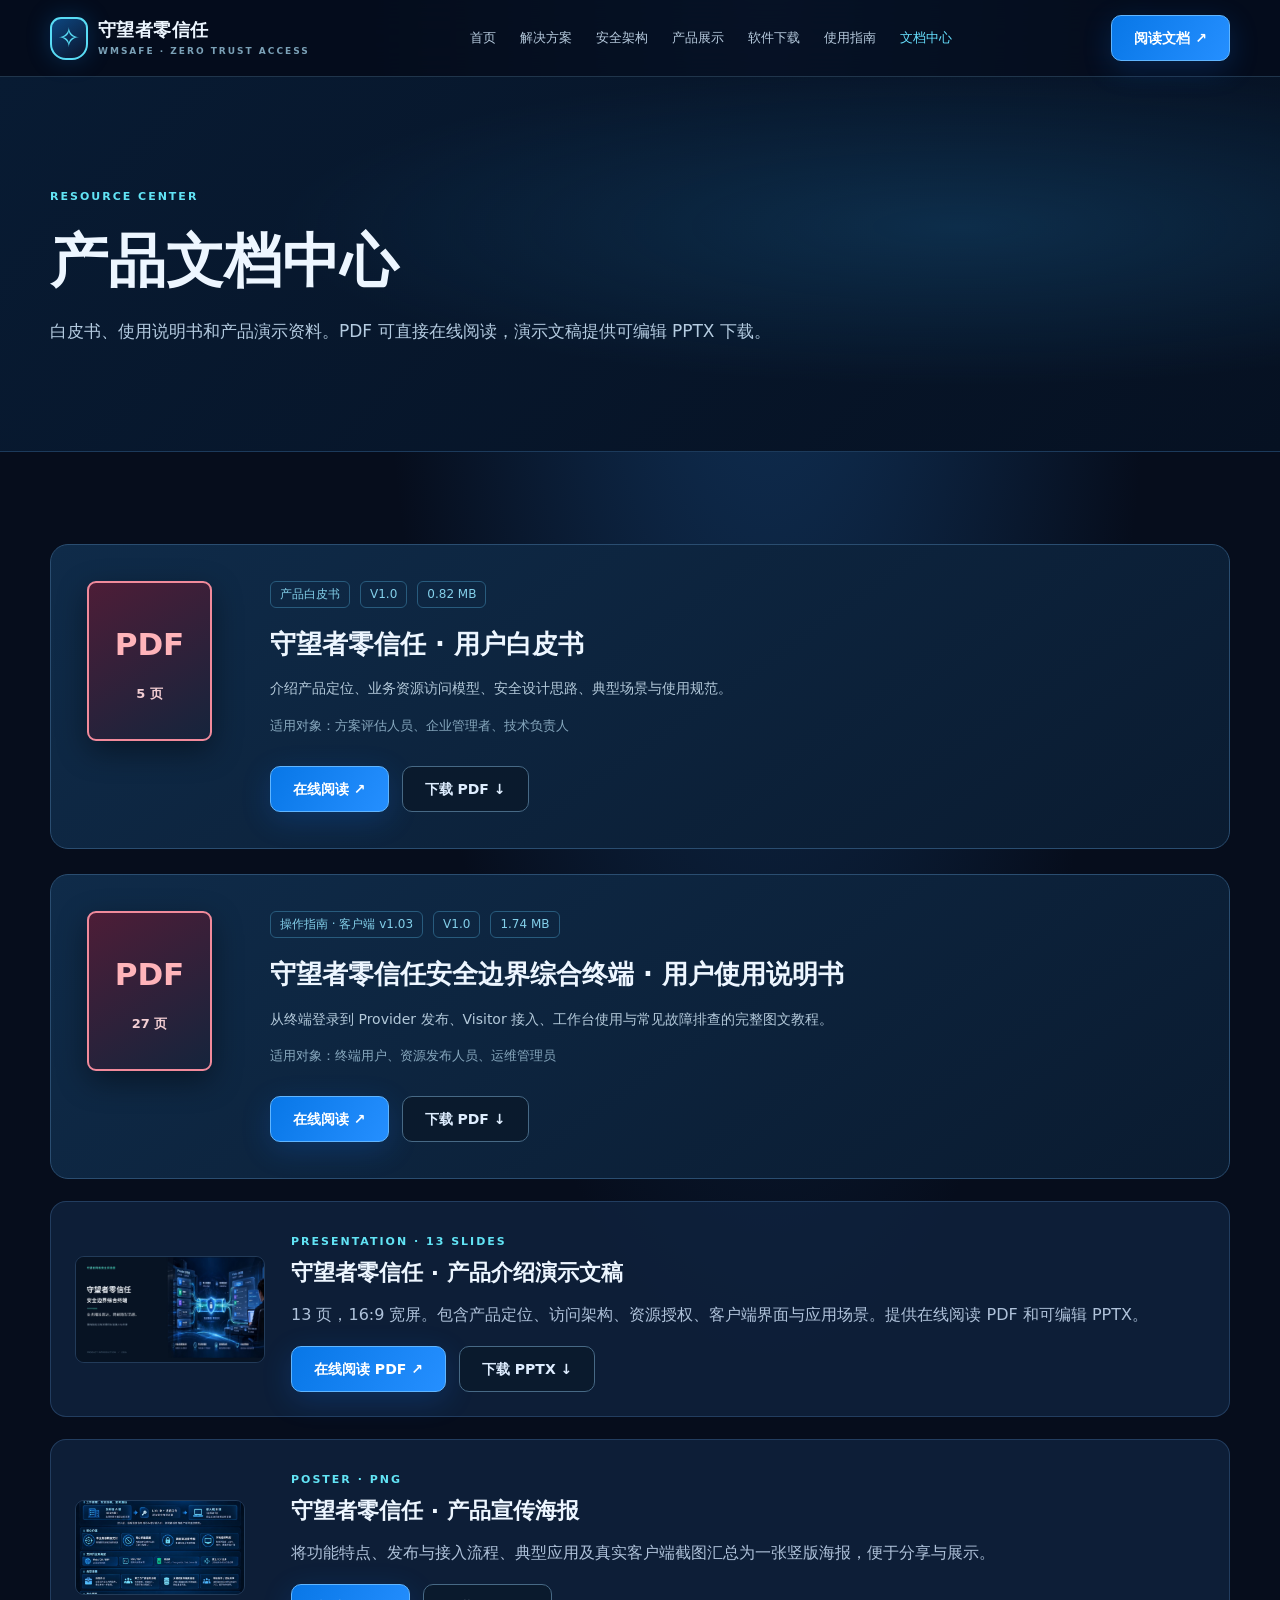
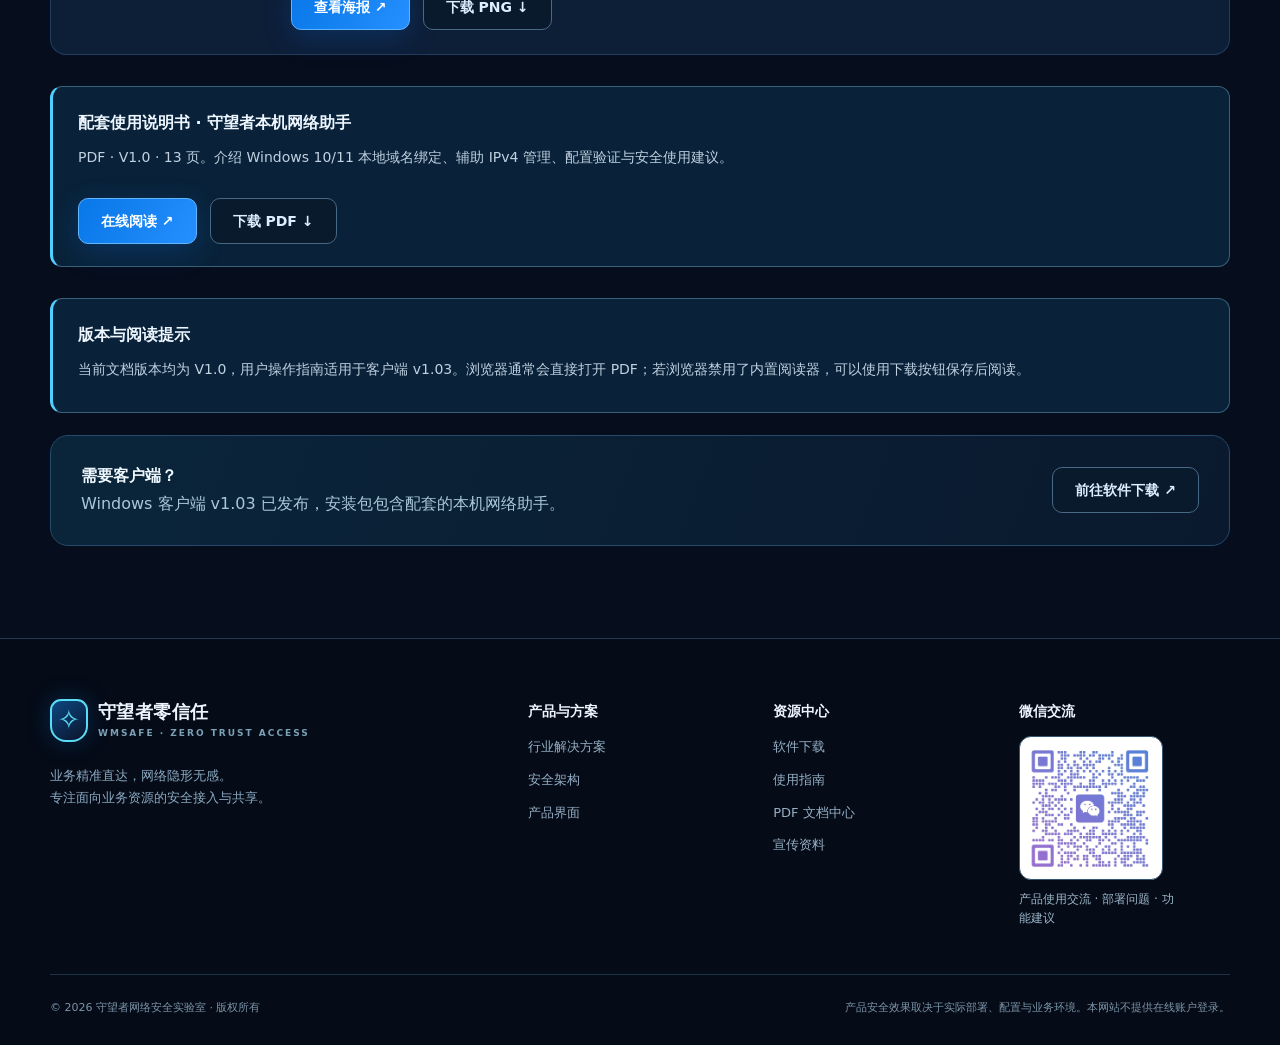
==== commit 3b30296a: "Add files via upload" ====
--- a/downloads.html
+++ b/downloads.html
@@ -1,3 +1,3 @@
 <!DOCTYPE html>
 
-<html lang="zh-CN"><head><meta charset="utf-8"/><meta content="width=device-width,initial-scale=1" name="viewport"/><meta content="dark" name="color-scheme"/><meta content="#070f20" name="theme-color"/><meta content="在线阅读与下载守望者零信任 V1.0 PDF 白皮书及 v1.03 用户使用说明书。" name="description"/><meta content="website" property="og:type"/><meta content="文档中心 · 守望者零信任" property="og:title"/><meta content="在线阅读与下载守望者零信任 V1.0 PDF 白皮书及 v1.03 用户使用说明书。" property="og:description"/><meta content="assets/hero-tunnel.png" property="og:image"/><title>文档中心 | 守望者零信任</title><link href="assets/favicon.svg" rel="icon" type="image/svg+xml"/><link href="assets/site.css" rel="stylesheet"/></head><body><a class="skip" href="#main">跳转到正文</a><header class="header"><div class="container nav"><a aria-label="守望者零信任官网" class="brand" href="index.html"><span class="brand-shield">✧</span><span>守望者零信任<small>WMSAFE · ZERO TRUST ACCESS</small></span></a><nav aria-label="主导航" class="nav-links" id="site-nav"><a href="index.html">首页</a><a href="solutions.html">解决方案</a><a href="security.html">安全架构</a><a href="product.html">产品展示</a><a href="software.html">软件下载</a><a href="guide.html">使用指南</a><a aria-current="page" href="downloads.html">文档中心</a></nav><div class="nav-action"><a class="btn primary nav-cta" href="downloads.html">阅读文档 ↗</a><button aria-controls="site-nav" aria-expanded="false" aria-label="打开导航菜单" class="menu-btn" type="button">☰</button></div></div></header><main id="main"><section class="page-hero"><div class="container"><span class="eyebrow">RESOURCE CENTER</span><h1>产品文档中心</h1><p class="lead">白皮书、使用说明书和产品演示资料。PDF 可直接在线阅读，演示文稿提供可编辑 PPTX 下载。</p></div></section><section class="section"><div class="container"><div class="doc-list"><article class="doc-card"><div class="doc-icon">PDF<span>5 页</span></div><div class="doc-content"><div class="doc-meta"><span>产品白皮书</span><span>V1.0</span><span>0.82 MB</span></div><h2>守望者零信任 · 用户白皮书</h2><p>介绍产品定位、业务资源访问模型、安全设计思路、典型场景与使用规范。</p><p class="doc-audience">适用对象：方案评估人员、企业管理者、技术负责人</p><div class="actions"><a class="btn primary" href="docs/WMSafe_Whitepaper_V1.0.pdf" rel="noopener" target="_blank">在线阅读 ↗</a><a class="btn ghost" download="WMSafe_Whitepaper_V1.0.pdf" href="docs/WMSafe_Whitepaper_V1.0.pdf">下载 PDF ↓</a></div></div></article><article class="doc-card"><div class="doc-icon">PDF<span>27 页</span></div><div class="doc-content"><div class="doc-meta"><span>操作指南 · 客户端 v1.03</span><span>V1.0</span><span>1.74 MB</span></div><h2>守望者零信任安全边界综合终端 · 用户使用说明书</h2><p>从终端登录到 Provider 发布、Visitor 接入、工作台使用与常见故障排查的完整图文教程。</p><p class="doc-audience">适用对象：终端用户、资源发布人员、运维管理员</p><div class="actions"><a class="btn primary" href="docs/WMSafe_User_Guide_V1.0.pdf" rel="noopener" target="_blank">在线阅读 ↗</a><a class="btn ghost" download="WMSafe_User_Guide_V1.0.pdf" href="docs/WMSafe_User_Guide_V1.0.pdf">下载 PDF ↓</a></div></div></article></div><div class="media-docs" id="presentation"><a href="media/wmsafe-product-presentation.pdf" rel="noopener" target="_blank"><img alt="守望者零信任产品演示文稿首页预览" height="506" loading="lazy" src="media/wmsafe-presentation-cover.png" width="900"/></a><div><span class="eyebrow">PRESENTATION · 13 SLIDES</span><h2>守望者零信任 · 产品介绍演示文稿</h2><p>13 页，16:9 宽屏。包含产品定位、访问架构、资源授权、客户端界面与应用场景。提供在线阅读 PDF 和可编辑 PPTX。</p><div class="actions"><a class="btn primary" href="media/wmsafe-product-presentation.pdf" rel="noopener" target="_blank">在线阅读 PDF ↗</a><a class="btn ghost" download="wmsafe-product-presentation.pptx" href="media/wmsafe-product-presentation.pptx">下载 PPTX ↓</a></div></div></div><div class="media-docs"><a href="media/wmsafe-poster.png" rel="noopener" target="_blank"><img alt="守望者零信任产品宣传海报缩略图" class="poster-inline" height="1491" loading="lazy" src="media/wmsafe-poster.png" width="1055"/></a><div><span class="eyebrow">POSTER · PNG</span><h2>守望者零信任 · 产品宣传海报</h2><p>将功能特点、发布与接入流程、典型应用及真实客户端截图汇总为一张竖版海报，便于分享与展示。</p><div class="actions"><a class="btn primary" href="media/wmsafe-poster.png" rel="noopener" target="_blank">查看海报 ↗</a><a class="btn ghost" download="wmsafe-poster.png" href="media/wmsafe-poster.png">下载 PNG ↓</a></div></div></div><div class="note-block"><strong>配套使用说明书 · 守望者本机网络助手</strong><p>PDF · V1.0 · 13 页。介绍 Windows 10/11 本地域名绑定、辅助 IPv4 管理、配置验证与安全使用建议。</p><div class="actions"><a class="btn primary" href="docs/WMSafe_Local_Network_Manager_Guide_V1.0.pdf" rel="noopener" target="_blank">在线阅读 ↗</a><a class="btn ghost" download="WMSafe_Local_Network_Manager_Guide_V1.0.pdf" href="docs/WMSafe_Local_Network_Manager_Guide_V1.0.pdf">下载 PDF ↓</a></div></div><div class="note-block"><strong>版本与阅读提示</strong><p>当前文档版本均为 V1.0，用户操作指南适用于客户端 v1.03。浏览器通常会直接打开 PDF；若浏览器禁用了内置阅读器，可以使用下载按钮保存后阅读。</p></div><div class="release-doc-link"><div><strong>需要客户端？</strong><p>Windows 客户端 v1.03 已发布，安装包包含配套的本机网络助手。</p></div><a class="btn ghost" href="software.html">前往软件下载 ↗</a></div></div></section></main><footer class="footer"><div class="container"><div class="footmain"><div><a aria-label="守望者零信任官网" class="brand" href="index.html"><span class="brand-shield">✧</span><span>守望者零信任<small>WMSAFE · ZERO TRUST ACCESS</small></span></a><p>业务精准直达，网络隐形无感。<br/>专注面向业务资源的安全接入与共享。</p></div><div><b>产品与方案</b><a href="solutions.html">行业解决方案</a><a href="security.html">安全架构</a><a href="product.html">产品界面</a></div><div><b>资源中心</b><a href="software.html">软件下载</a><a href="guide.html">使用指南</a><a href="downloads.html">PDF 文档中心</a><a href="downloads.html#presentation">宣传资料</a></div><div class="footer-wechat"><b>微信交流</b><img alt="守望者零信任微信交流二维码" height="150" loading="lazy" src="assets/wechat-qr.jpg" width="150"/><p>产品使用交流 · 部署问题 · 功能建议</p></div></div><div class="footline"><span>© <span id="year">2026</span> 守望者网络安全实验室 · 版权所有</span><span>产品安全效果取决于实际部署、配置与业务环境。本网站不提供在线账户登录。</span></div></div></footer><script defer="" src="assets/site.js"></script></body></html>+<html lang="zh-CN"><head><meta charset="utf-8"/><meta content="width=device-width,initial-scale=1" name="viewport"/><meta content="dark" name="color-scheme"/><meta content="#070f20" name="theme-color"/><meta content="在线阅读与下载守望者零信任 V1.0 PDF 白皮书及 v1.03 用户使用说明书。" name="description"/><meta content="website" property="og:type"/><meta content="文档中心 · 守望者零信任" property="og:title"/><meta content="在线阅读与下载守望者零信任 V1.0 PDF 白皮书及 v1.03 用户使用说明书。" property="og:description"/><meta content="assets/hero-tunnel.jpg" property="og:image"/><title>文档中心 | 守望者零信任</title><link href="assets/favicon.svg" rel="icon" type="image/svg+xml"/><link href="assets/site.css" rel="stylesheet"/></head><body><a class="skip" href="#main">跳转到正文</a><header class="header"><div class="container nav"><a aria-label="守望者零信任官网" class="brand" href="index.html"><span class="brand-shield">✧</span><span>守望者零信任<small>WMSAFE · ZERO TRUST ACCESS</small></span></a><nav aria-label="主导航" class="nav-links" id="site-nav"><a href="index.html">首页</a><a href="solutions.html">解决方案</a><a href="security.html">安全架构</a><a href="product.html">产品展示</a><a href="software.html">软件下载</a><a href="guide.html">使用指南</a><a aria-current="page" href="downloads.html">文档中心</a></nav><div class="nav-action"><a class="btn primary nav-cta" href="downloads.html">阅读文档 ↗</a><button aria-controls="site-nav" aria-expanded="false" aria-label="打开导航菜单" class="menu-btn" type="button">☰</button></div></div></header><main id="main"><section class="page-hero"><div class="container"><span class="eyebrow">RESOURCE CENTER</span><h1>产品文档中心</h1><p class="lead">白皮书、使用说明书和产品演示资料。PDF 可直接在线阅读，演示文稿提供可编辑 PPTX 下载。</p></div></section><section class="section"><div class="container"><div class="doc-list"><article class="doc-card"><div class="doc-icon">PDF<span>5 页</span></div><div class="doc-content"><div class="doc-meta"><span>产品白皮书</span><span>V1.0</span><span>0.82 MB</span></div><h2>守望者零信任 · 用户白皮书</h2><p>介绍产品定位、业务资源访问模型、安全设计思路、典型场景与使用规范。</p><p class="doc-audience">适用对象：方案评估人员、企业管理者、技术负责人</p><div class="actions"><a class="btn primary" href="docs/WMSafe_Whitepaper_V1.0.pdf" rel="noopener" target="_blank">在线阅读 ↗</a><a class="btn ghost" download="WMSafe_Whitepaper_V1.0.pdf" href="docs/WMSafe_Whitepaper_V1.0.pdf">下载 PDF ↓</a></div></div></article><article class="doc-card"><div class="doc-icon">PDF<span>27 页</span></div><div class="doc-content"><div class="doc-meta"><span>操作指南 · 客户端 v1.03</span><span>V1.0</span><span>1.74 MB</span></div><h2>守望者零信任安全边界综合终端 · 用户使用说明书</h2><p>从终端登录到 Provider 发布、Visitor 接入、工作台使用与常见故障排查的完整图文教程。</p><p class="doc-audience">适用对象：终端用户、资源发布人员、运维管理员</p><div class="actions"><a class="btn primary" href="docs/WMSafe_User_Guide_V1.0.pdf" rel="noopener" target="_blank">在线阅读 ↗</a><a class="btn ghost" download="WMSafe_User_Guide_V1.0.pdf" href="docs/WMSafe_User_Guide_V1.0.pdf">下载 PDF ↓</a></div></div></article></div><div class="media-docs" id="presentation"><a href="media/wmsafe-product-presentation.pdf" rel="noopener" target="_blank"><img alt="守望者零信任产品演示文稿首页预览" height="506" loading="lazy" src="media/wmsafe-presentation-cover.jpg" width="900"/></a><div><span class="eyebrow">PRESENTATION · 13 SLIDES</span><h2>守望者零信任 · 产品介绍演示文稿</h2><p>13 页，16:9 宽屏。包含产品定位、访问架构、资源授权、客户端界面与应用场景。提供在线阅读 PDF 和可编辑 PPTX。</p><div class="actions"><a class="btn primary" href="media/wmsafe-product-presentation.pdf" rel="noopener" target="_blank">在线阅读 PDF ↗</a><a class="btn ghost" download="wmsafe-product-presentation.pptx" href="media/wmsafe-product-presentation.pptx">下载 PPTX ↓</a></div></div></div><div class="media-docs"><a href="media/wmsafe-poster.jpg" rel="noopener" target="_blank"><img alt="守望者零信任产品宣传海报缩略图" class="poster-inline" height="1491" loading="lazy" src="media/wmsafe-poster.jpg" width="1055"/></a><div><span class="eyebrow">POSTER · PNG</span><h2>守望者零信任 · 产品宣传海报</h2><p>将功能特点、发布与接入流程、典型应用及真实客户端截图汇总为一张竖版海报，便于分享与展示。</p><div class="actions"><a class="btn primary" href="media/wmsafe-poster.jpg" rel="noopener" target="_blank">查看海报 ↗</a><a class="btn ghost" download="wmsafe-poster.jpg" href="media/wmsafe-poster.jpg">下载 PNG ↓</a></div></div></div><div class="note-block"><strong>配套使用说明书 · 守望者本机网络助手</strong><p>PDF · V1.0 · 13 页。介绍 Windows 10/11 本地域名绑定、辅助 IPv4 管理、配置验证与安全使用建议。</p><div class="actions"><a class="btn primary" href="docs/WMSafe_Local_Network_Manager_Guide_V1.0.pdf" rel="noopener" target="_blank">在线阅读 ↗</a><a class="btn ghost" download="WMSafe_Local_Network_Manager_Guide_V1.0.pdf" href="docs/WMSafe_Local_Network_Manager_Guide_V1.0.pdf">下载 PDF ↓</a></div></div><div class="note-block"><strong>版本与阅读提示</strong><p>当前文档版本均为 V1.0，用户操作指南适用于客户端 v1.03。浏览器通常会直接打开 PDF；若浏览器禁用了内置阅读器，可以使用下载按钮保存后阅读。</p></div><div class="release-doc-link"><div><strong>需要客户端？</strong><p>Windows 客户端 v1.03 已发布，安装包包含配套的本机网络助手。</p></div><a class="btn ghost" href="software.html">前往软件下载 ↗</a></div></div></section></main><footer class="footer"><div class="container"><div class="footmain"><div><a aria-label="守望者零信任官网" class="brand" href="index.html"><span class="brand-shield">✧</span><span>守望者零信任<small>WMSAFE · ZERO TRUST ACCESS</small></span></a><p>业务精准直达，网络隐形无感。<br/>专注面向业务资源的安全接入与共享。</p></div><div><b>产品与方案</b><a href="solutions.html">行业解决方案</a><a href="security.html">安全架构</a><a href="product.html">产品界面</a></div><div><b>资源中心</b><a href="software.html">软件下载</a><a href="guide.html">使用指南</a><a href="downloads.html">PDF 文档中心</a><a href="downloads.html#presentation">宣传资料</a></div><div class="footer-wechat"><b>微信交流</b><img alt="守望者零信任微信交流二维码" height="150" loading="lazy" src="assets/wechat-qr.jpg" width="150"/><p>产品使用交流 · 部署问题 · 功能建议</p></div></div><div class="footline"><span>© <span id="year">2026</span> 守望者网络安全实验室 · 版权所有</span><span>产品安全效果取决于实际部署、配置与业务环境。本网站不提供在线账户登录。</span></div></div></footer><script defer="" src="assets/site.js"></script></body></html>
--- a/assets/site.css
+++ b/assets/site.css
@@ -51,3 +51,16 @@
 .media-docs h2{margin:0 0 8px;font-size:22px}.media-docs p{margin:0 0 15px;color:#afc2da}.media-docs .actions{margin-top:17px}
 .poster-inline{max-width:170px;width:100%;border-radius:10px;border:1px solid rgba(115,184,253,.24)}
 @media(max-width:760px){.media-showcase{grid-template-columns:1fr;padding:19px;gap:23px}.media-cover{max-width:320px;margin:auto}.media-docs{grid-template-columns:1fr;gap:15px}.media-docs img{max-width:300px}}
+
+/* Software download V2.9: first-screen download conversion */
+.download-hero{padding:53px 0 49px;background:radial-gradient(ellipse at 80% 22%,#15588b8a,transparent 53%),linear-gradient(135deg,#091e39,#061122)}
+.download-hero h1{font-size:clamp(32px,4.1vw,49px);margin:12px 0 12px;letter-spacing:-.8px}
+.download-heading-accent{color:#83eaff}
+.download-hero .lead{max-width:850px;font-size:16px;line-height:1.8;margin:0}
+.download-hero-actions{margin-top:24px;gap:12px;align-items:center}
+.download-hero-primary{min-height:56px;font-size:16px;padding:13px 25px;box-shadow:0 14px 36px #158bff45}
+.download-version{font-size:12px;opacity:.92;letter-spacing:.04em;border-left:1px solid #ffffff66;padding-left:11px;margin-left:2px}
+.download-hero-meta{font-size:12px;color:#91b4ca;margin:14px 0 0}
+.download-hero-meta span{padding:0 6px;color:#54a8d4}
+.download-hero + .section{padding-top:34px}
+@media(max-width:560px){.download-hero{padding:35px 0 32px}.download-hero h1{font-size:clamp(28px,7.5vw,36px)}.download-hero .lead{font-size:14px;line-height:1.75}.download-hero-actions{margin-top:20px;gap:10px}.download-hero-primary{width:100%;min-height:52px;font-size:14px;padding:11px 14px}.download-hero-actions .ghost{width:100%}.download-hero-meta{line-height:1.8;font-size:11px}.download-hero + .section{padding-top:24px}}
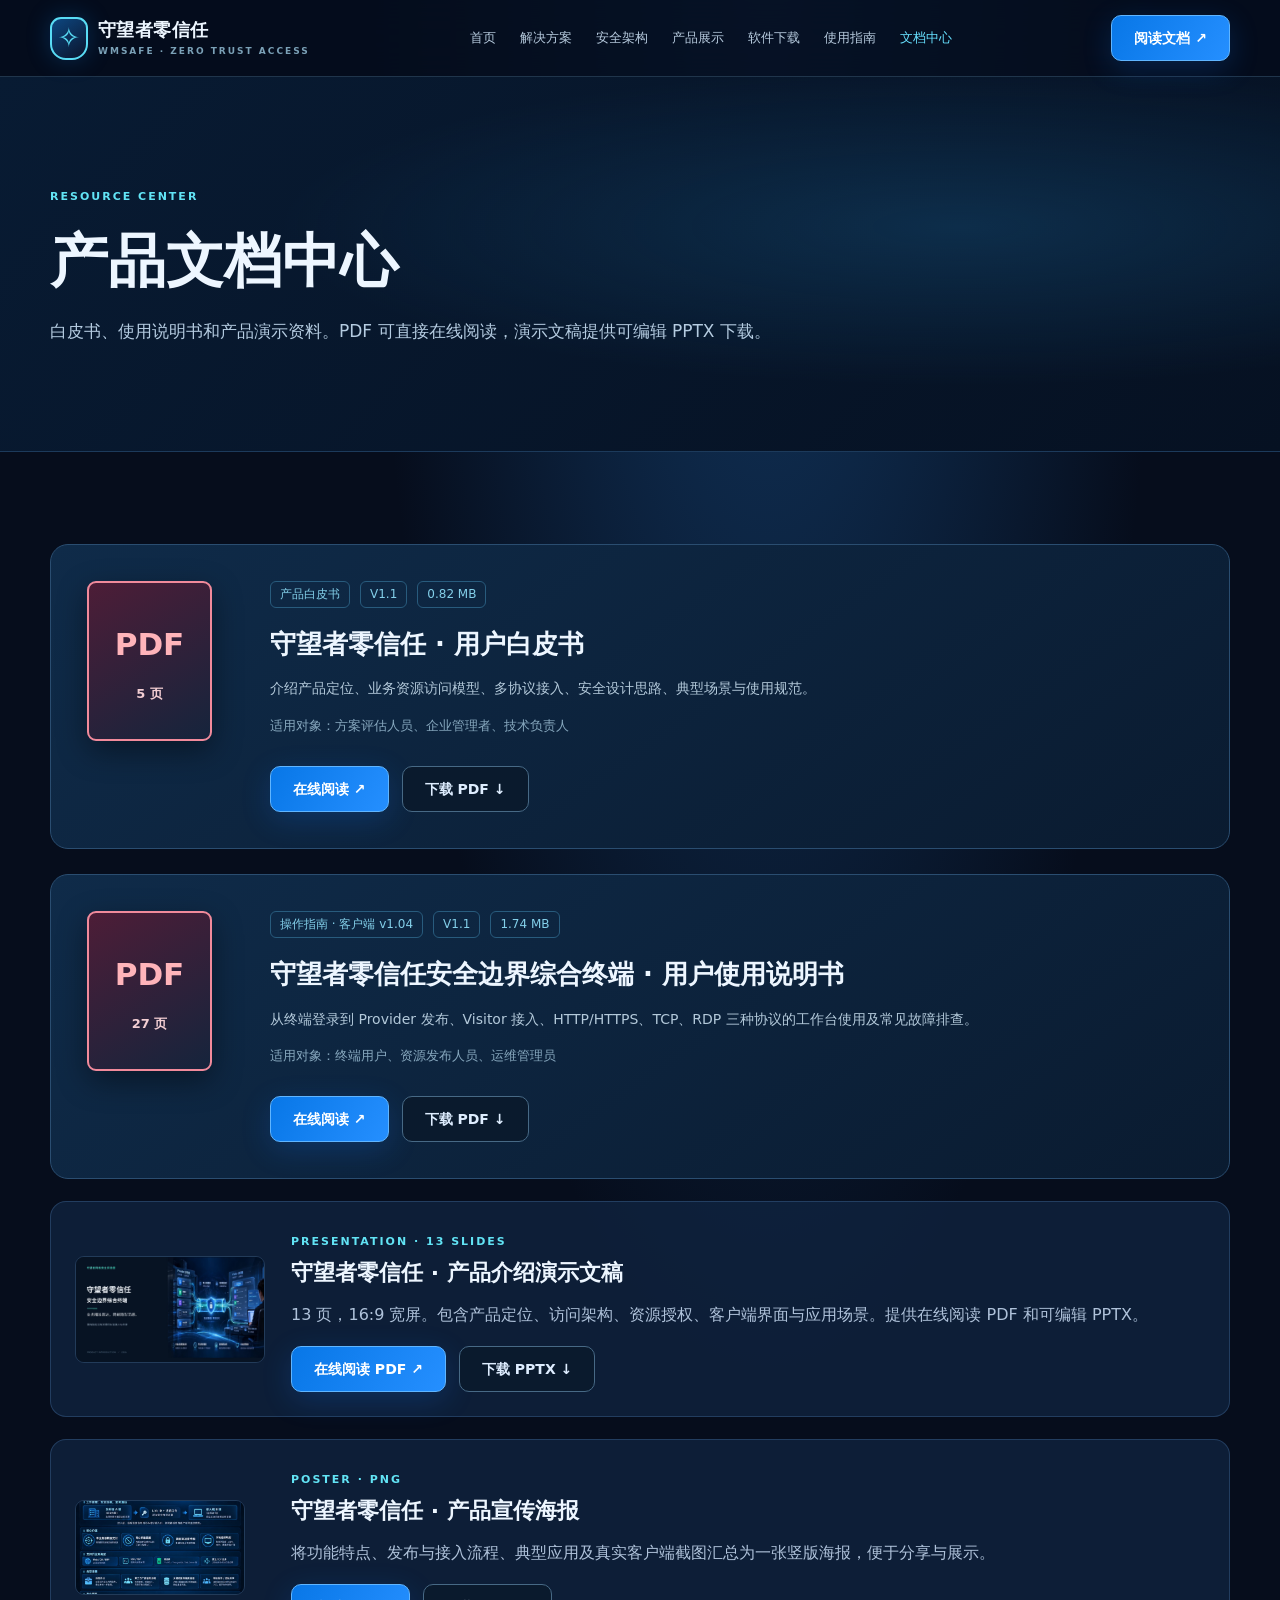
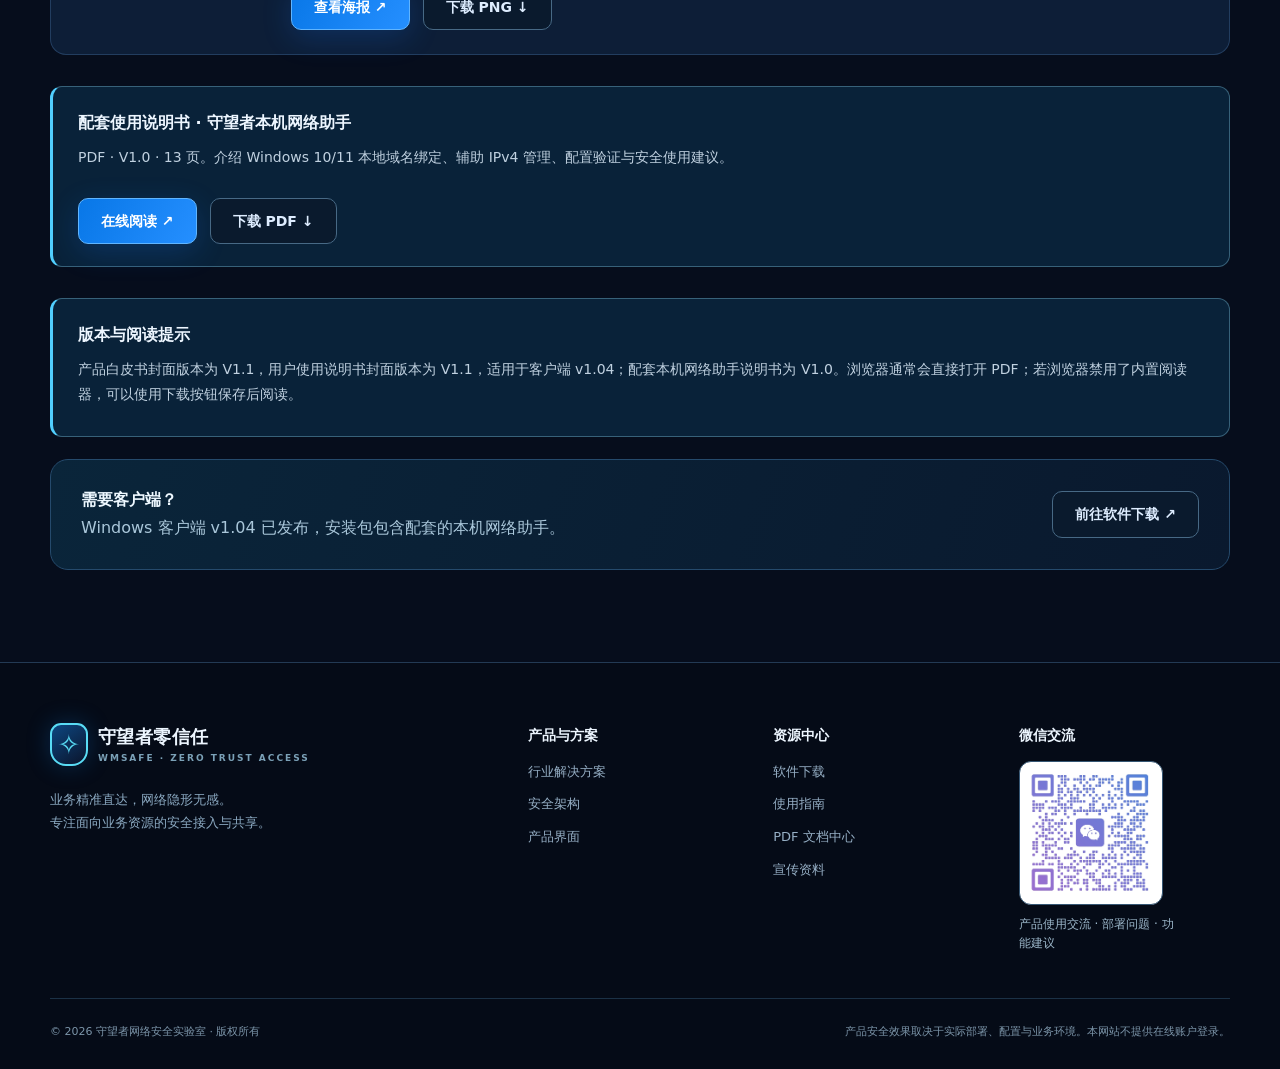
==== commit 48431e32: "Add files via upload" ====
--- a/downloads.html
+++ b/downloads.html
@@ -1,3 +1,3 @@
 <!DOCTYPE html>
 
-<html lang="zh-CN"><head><meta charset="utf-8"/><meta content="width=device-width,initial-scale=1" name="viewport"/><meta content="dark" name="color-scheme"/><meta content="#070f20" name="theme-color"/><meta content="在线阅读与下载守望者零信任 V1.0 PDF 白皮书及 v1.03 用户使用说明书。" name="description"/><meta content="website" property="og:type"/><meta content="文档中心 · 守望者零信任" property="og:title"/><meta content="在线阅读与下载守望者零信任 V1.0 PDF 白皮书及 v1.03 用户使用说明书。" property="og:description"/><meta content="assets/hero-tunnel.jpg" property="og:image"/><title>文档中心 | 守望者零信任</title><link href="assets/favicon.svg" rel="icon" type="image/svg+xml"/><link href="assets/site.css" rel="stylesheet"/></head><body><a class="skip" href="#main">跳转到正文</a><header class="header"><div class="container nav"><a aria-label="守望者零信任官网" class="brand" href="index.html"><span class="brand-shield">✧</span><span>守望者零信任<small>WMSAFE · ZERO TRUST ACCESS</small></span></a><nav aria-label="主导航" class="nav-links" id="site-nav"><a href="index.html">首页</a><a href="solutions.html">解决方案</a><a href="security.html">安全架构</a><a href="product.html">产品展示</a><a href="software.html">软件下载</a><a href="guide.html">使用指南</a><a aria-current="page" href="downloads.html">文档中心</a></nav><div class="nav-action"><a class="btn primary nav-cta" href="downloads.html">阅读文档 ↗</a><button aria-controls="site-nav" aria-expanded="false" aria-label="打开导航菜单" class="menu-btn" type="button">☰</button></div></div></header><main id="main"><section class="page-hero"><div class="container"><span class="eyebrow">RESOURCE CENTER</span><h1>产品文档中心</h1><p class="lead">白皮书、使用说明书和产品演示资料。PDF 可直接在线阅读，演示文稿提供可编辑 PPTX 下载。</p></div></section><section class="section"><div class="container"><div class="doc-list"><article class="doc-card"><div class="doc-icon">PDF<span>5 页</span></div><div class="doc-content"><div class="doc-meta"><span>产品白皮书</span><span>V1.0</span><span>0.82 MB</span></div><h2>守望者零信任 · 用户白皮书</h2><p>介绍产品定位、业务资源访问模型、安全设计思路、典型场景与使用规范。</p><p class="doc-audience">适用对象：方案评估人员、企业管理者、技术负责人</p><div class="actions"><a class="btn primary" href="docs/WMSafe_Whitepaper_V1.0.pdf" rel="noopener" target="_blank">在线阅读 ↗</a><a class="btn ghost" download="WMSafe_Whitepaper_V1.0.pdf" href="docs/WMSafe_Whitepaper_V1.0.pdf">下载 PDF ↓</a></div></div></article><article class="doc-card"><div class="doc-icon">PDF<span>27 页</span></div><div class="doc-content"><div class="doc-meta"><span>操作指南 · 客户端 v1.03</span><span>V1.0</span><span>1.74 MB</span></div><h2>守望者零信任安全边界综合终端 · 用户使用说明书</h2><p>从终端登录到 Provider 发布、Visitor 接入、工作台使用与常见故障排查的完整图文教程。</p><p class="doc-audience">适用对象：终端用户、资源发布人员、运维管理员</p><div class="actions"><a class="btn primary" href="docs/WMSafe_User_Guide_V1.0.pdf" rel="noopener" target="_blank">在线阅读 ↗</a><a class="btn ghost" download="WMSafe_User_Guide_V1.0.pdf" href="docs/WMSafe_User_Guide_V1.0.pdf">下载 PDF ↓</a></div></div></article></div><div class="media-docs" id="presentation"><a href="media/wmsafe-product-presentation.pdf" rel="noopener" target="_blank"><img alt="守望者零信任产品演示文稿首页预览" height="506" loading="lazy" src="media/wmsafe-presentation-cover.jpg" width="900"/></a><div><span class="eyebrow">PRESENTATION · 13 SLIDES</span><h2>守望者零信任 · 产品介绍演示文稿</h2><p>13 页，16:9 宽屏。包含产品定位、访问架构、资源授权、客户端界面与应用场景。提供在线阅读 PDF 和可编辑 PPTX。</p><div class="actions"><a class="btn primary" href="media/wmsafe-product-presentation.pdf" rel="noopener" target="_blank">在线阅读 PDF ↗</a><a class="btn ghost" download="wmsafe-product-presentation.pptx" href="media/wmsafe-product-presentation.pptx">下载 PPTX ↓</a></div></div></div><div class="media-docs"><a href="media/wmsafe-poster.jpg" rel="noopener" target="_blank"><img alt="守望者零信任产品宣传海报缩略图" class="poster-inline" height="1491" loading="lazy" src="media/wmsafe-poster.jpg" width="1055"/></a><div><span class="eyebrow">POSTER · PNG</span><h2>守望者零信任 · 产品宣传海报</h2><p>将功能特点、发布与接入流程、典型应用及真实客户端截图汇总为一张竖版海报，便于分享与展示。</p><div class="actions"><a class="btn primary" href="media/wmsafe-poster.jpg" rel="noopener" target="_blank">查看海报 ↗</a><a class="btn ghost" download="wmsafe-poster.jpg" href="media/wmsafe-poster.jpg">下载 PNG ↓</a></div></div></div><div class="note-block"><strong>配套使用说明书 · 守望者本机网络助手</strong><p>PDF · V1.0 · 13 页。介绍 Windows 10/11 本地域名绑定、辅助 IPv4 管理、配置验证与安全使用建议。</p><div class="actions"><a class="btn primary" href="docs/WMSafe_Local_Network_Manager_Guide_V1.0.pdf" rel="noopener" target="_blank">在线阅读 ↗</a><a class="btn ghost" download="WMSafe_Local_Network_Manager_Guide_V1.0.pdf" href="docs/WMSafe_Local_Network_Manager_Guide_V1.0.pdf">下载 PDF ↓</a></div></div><div class="note-block"><strong>版本与阅读提示</strong><p>当前文档版本均为 V1.0，用户操作指南适用于客户端 v1.03。浏览器通常会直接打开 PDF；若浏览器禁用了内置阅读器，可以使用下载按钮保存后阅读。</p></div><div class="release-doc-link"><div><strong>需要客户端？</strong><p>Windows 客户端 v1.03 已发布，安装包包含配套的本机网络助手。</p></div><a class="btn ghost" href="software.html">前往软件下载 ↗</a></div></div></section></main><footer class="footer"><div class="container"><div class="footmain"><div><a aria-label="守望者零信任官网" class="brand" href="index.html"><span class="brand-shield">✧</span><span>守望者零信任<small>WMSAFE · ZERO TRUST ACCESS</small></span></a><p>业务精准直达，网络隐形无感。<br/>专注面向业务资源的安全接入与共享。</p></div><div><b>产品与方案</b><a href="solutions.html">行业解决方案</a><a href="security.html">安全架构</a><a href="product.html">产品界面</a></div><div><b>资源中心</b><a href="software.html">软件下载</a><a href="guide.html">使用指南</a><a href="downloads.html">PDF 文档中心</a><a href="downloads.html#presentation">宣传资料</a></div><div class="footer-wechat"><b>微信交流</b><img alt="守望者零信任微信交流二维码" height="150" loading="lazy" src="assets/wechat-qr.jpg" width="150"/><p>产品使用交流 · 部署问题 · 功能建议</p></div></div><div class="footline"><span>© <span id="year">2026</span> 守望者网络安全实验室 · 版权所有</span><span>产品安全效果取决于实际部署、配置与业务环境。本网站不提供在线账户登录。</span></div></div></footer><script defer="" src="assets/site.js"></script></body></html>
+<html lang="zh-CN"><head><meta charset="utf-8"/><meta content="width=device-width,initial-scale=1" name="viewport"/><meta content="dark" name="color-scheme"/><meta content="#070f20" name="theme-color"/><meta content="在线阅读与下载守望者零信任 V1.1 PDF 白皮书及 v1.04 用户使用说明书。" name="description"/><meta content="website" property="og:type"/><meta content="文档中心 · 守望者零信任" property="og:title"/><meta content="在线阅读与下载守望者零信任 V1.1 PDF 白皮书及 v1.04 用户使用说明书。" property="og:description"/><meta content="assets/hero-tunnel.jpg" property="og:image"/><title>文档中心 | 守望者零信任</title><link href="assets/favicon.svg" rel="icon" type="image/svg+xml"/><link href="assets/site.css" rel="stylesheet"/></head><body><a class="skip" href="#main">跳转到正文</a><header class="header"><div class="container nav"><a aria-label="守望者零信任官网" class="brand" href="index.html"><span class="brand-shield">✧</span><span>守望者零信任<small>WMSAFE · ZERO TRUST ACCESS</small></span></a><nav aria-label="主导航" class="nav-links" id="site-nav"><a href="index.html">首页</a><a href="solutions.html">解决方案</a><a href="security.html">安全架构</a><a href="product.html">产品展示</a><a href="software.html">软件下载</a><a href="guide.html">使用指南</a><a aria-current="page" href="downloads.html">文档中心</a></nav><div class="nav-action"><a class="btn primary nav-cta" href="downloads.html">阅读文档 ↗</a><button aria-controls="site-nav" aria-expanded="false" aria-label="打开导航菜单" class="menu-btn" type="button">☰</button></div></div></header><main id="main"><section class="page-hero"><div class="container"><span class="eyebrow">RESOURCE CENTER</span><h1>产品文档中心</h1><p class="lead">白皮书、使用说明书和产品演示资料。PDF 可直接在线阅读，演示文稿提供可编辑 PPTX 下载。</p></div></section><section class="section"><div class="container"><div class="doc-list"><article class="doc-card"><div class="doc-icon">PDF<span>5 页</span></div><div class="doc-content"><div class="doc-meta"><span>产品白皮书</span><span>V1.1</span><span>0.82 MB</span></div><h2>守望者零信任 · 用户白皮书</h2><p>介绍产品定位、业务资源访问模型、多协议接入、安全设计思路、典型场景与使用规范。</p><p class="doc-audience">适用对象：方案评估人员、企业管理者、技术负责人</p><div class="actions"><a class="btn primary" href="docs/WMSafe_Whitepaper_V1.04.pdf" rel="noopener" target="_blank">在线阅读 ↗</a><a class="btn ghost" download="WMSafe_Whitepaper_V1.1.pdf" href="docs/WMSafe_Whitepaper_V1.04.pdf">下载 PDF ↓</a></div></div></article><article class="doc-card"><div class="doc-icon">PDF<span>27 页</span></div><div class="doc-content"><div class="doc-meta"><span>操作指南 · 客户端 v1.04</span><span>V1.1</span><span>1.74 MB</span></div><h2>守望者零信任安全边界综合终端 · 用户使用说明书</h2><p>从终端登录到 Provider 发布、Visitor 接入、HTTP/HTTPS、TCP、RDP 三种协议的工作台使用及常见故障排查。</p><p class="doc-audience">适用对象：终端用户、资源发布人员、运维管理员</p><div class="actions"><a class="btn primary" href="docs/WMSafe_User_Guide_V1.04.pdf" rel="noopener" target="_blank">在线阅读 ↗</a><a class="btn ghost" download="WMSafe_User_Guide_V1.1.pdf" href="docs/WMSafe_User_Guide_V1.04.pdf">下载 PDF ↓</a></div></div></article></div><div class="media-docs" id="presentation"><a href="media/wmsafe-product-presentation.pdf" rel="noopener" target="_blank"><img alt="守望者零信任产品演示文稿首页预览" height="506" loading="lazy" src="media/wmsafe-presentation-cover.jpg" width="900"/></a><div><span class="eyebrow">PRESENTATION · 13 SLIDES</span><h2>守望者零信任 · 产品介绍演示文稿</h2><p>13 页，16:9 宽屏。包含产品定位、访问架构、资源授权、客户端界面与应用场景。提供在线阅读 PDF 和可编辑 PPTX。</p><div class="actions"><a class="btn primary" href="media/wmsafe-product-presentation.pdf" rel="noopener" target="_blank">在线阅读 PDF ↗</a><a class="btn ghost" download="wmsafe-product-presentation.pptx" href="media/wmsafe-product-presentation.pptx">下载 PPTX ↓</a></div></div></div><div class="media-docs"><a href="media/wmsafe-poster.jpg" rel="noopener" target="_blank"><img alt="守望者零信任产品宣传海报缩略图" class="poster-inline" height="1491" loading="lazy" src="media/wmsafe-poster.jpg" width="1055"/></a><div><span class="eyebrow">POSTER · PNG</span><h2>守望者零信任 · 产品宣传海报</h2><p>将功能特点、发布与接入流程、典型应用及真实客户端截图汇总为一张竖版海报，便于分享与展示。</p><div class="actions"><a class="btn primary" href="media/wmsafe-poster.jpg" rel="noopener" target="_blank">查看海报 ↗</a><a class="btn ghost" download="wmsafe-poster.jpg" href="media/wmsafe-poster.jpg">下载 PNG ↓</a></div></div></div><div class="note-block"><strong>配套使用说明书 · 守望者本机网络助手</strong><p>PDF · V1.0 · 13 页。介绍 Windows 10/11 本地域名绑定、辅助 IPv4 管理、配置验证与安全使用建议。</p><div class="actions"><a class="btn primary" href="docs/WMSafe_Local_Network_Manager_Guide_V1.04.pdf" rel="noopener" target="_blank">在线阅读 ↗</a><a class="btn ghost" download="WMSafe_Local_Network_Manager_Guide_V1.1.pdf" href="docs/WMSafe_Local_Network_Manager_Guide_V1.04.pdf">下载 PDF ↓</a></div></div><div class="note-block"><strong>版本与阅读提示</strong><p>产品白皮书封面版本为 V1.1，用户使用说明书封面版本为 V1.1，适用于客户端 v1.04；配套本机网络助手说明书为 V1.0。浏览器通常会直接打开 PDF；若浏览器禁用了内置阅读器，可以使用下载按钮保存后阅读。</p></div><div class="release-doc-link"><div><strong>需要客户端？</strong><p>Windows 客户端 v1.04 已发布，安装包包含配套的本机网络助手。</p></div><a class="btn ghost" href="software.html">前往软件下载 ↗</a></div></div></section></main><footer class="footer"><div class="container"><div class="footmain"><div><a aria-label="守望者零信任官网" class="brand" href="index.html"><span class="brand-shield">✧</span><span>守望者零信任<small>WMSAFE · ZERO TRUST ACCESS</small></span></a><p>业务精准直达，网络隐形无感。<br/>专注面向业务资源的安全接入与共享。</p></div><div><b>产品与方案</b><a href="solutions.html">行业解决方案</a><a href="security.html">安全架构</a><a href="product.html">产品界面</a></div><div><b>资源中心</b><a href="software.html">软件下载</a><a href="guide.html">使用指南</a><a href="downloads.html">PDF 文档中心</a><a href="downloads.html#presentation">宣传资料</a></div><div class="footer-wechat"><b>微信交流</b><img alt="守望者零信任微信交流二维码" height="150" loading="lazy" src="assets/wechat-qr.jpg" width="150"/><p>产品使用交流 · 部署问题 · 功能建议</p></div></div><div class="footline"><span>© <span id="year">2026</span> 守望者网络安全实验室 · 版权所有</span><span>产品安全效果取决于实际部署、配置与业务环境。本网站不提供在线账户登录。</span></div></div></footer><script defer="" src="assets/site.js"></script></body></html>
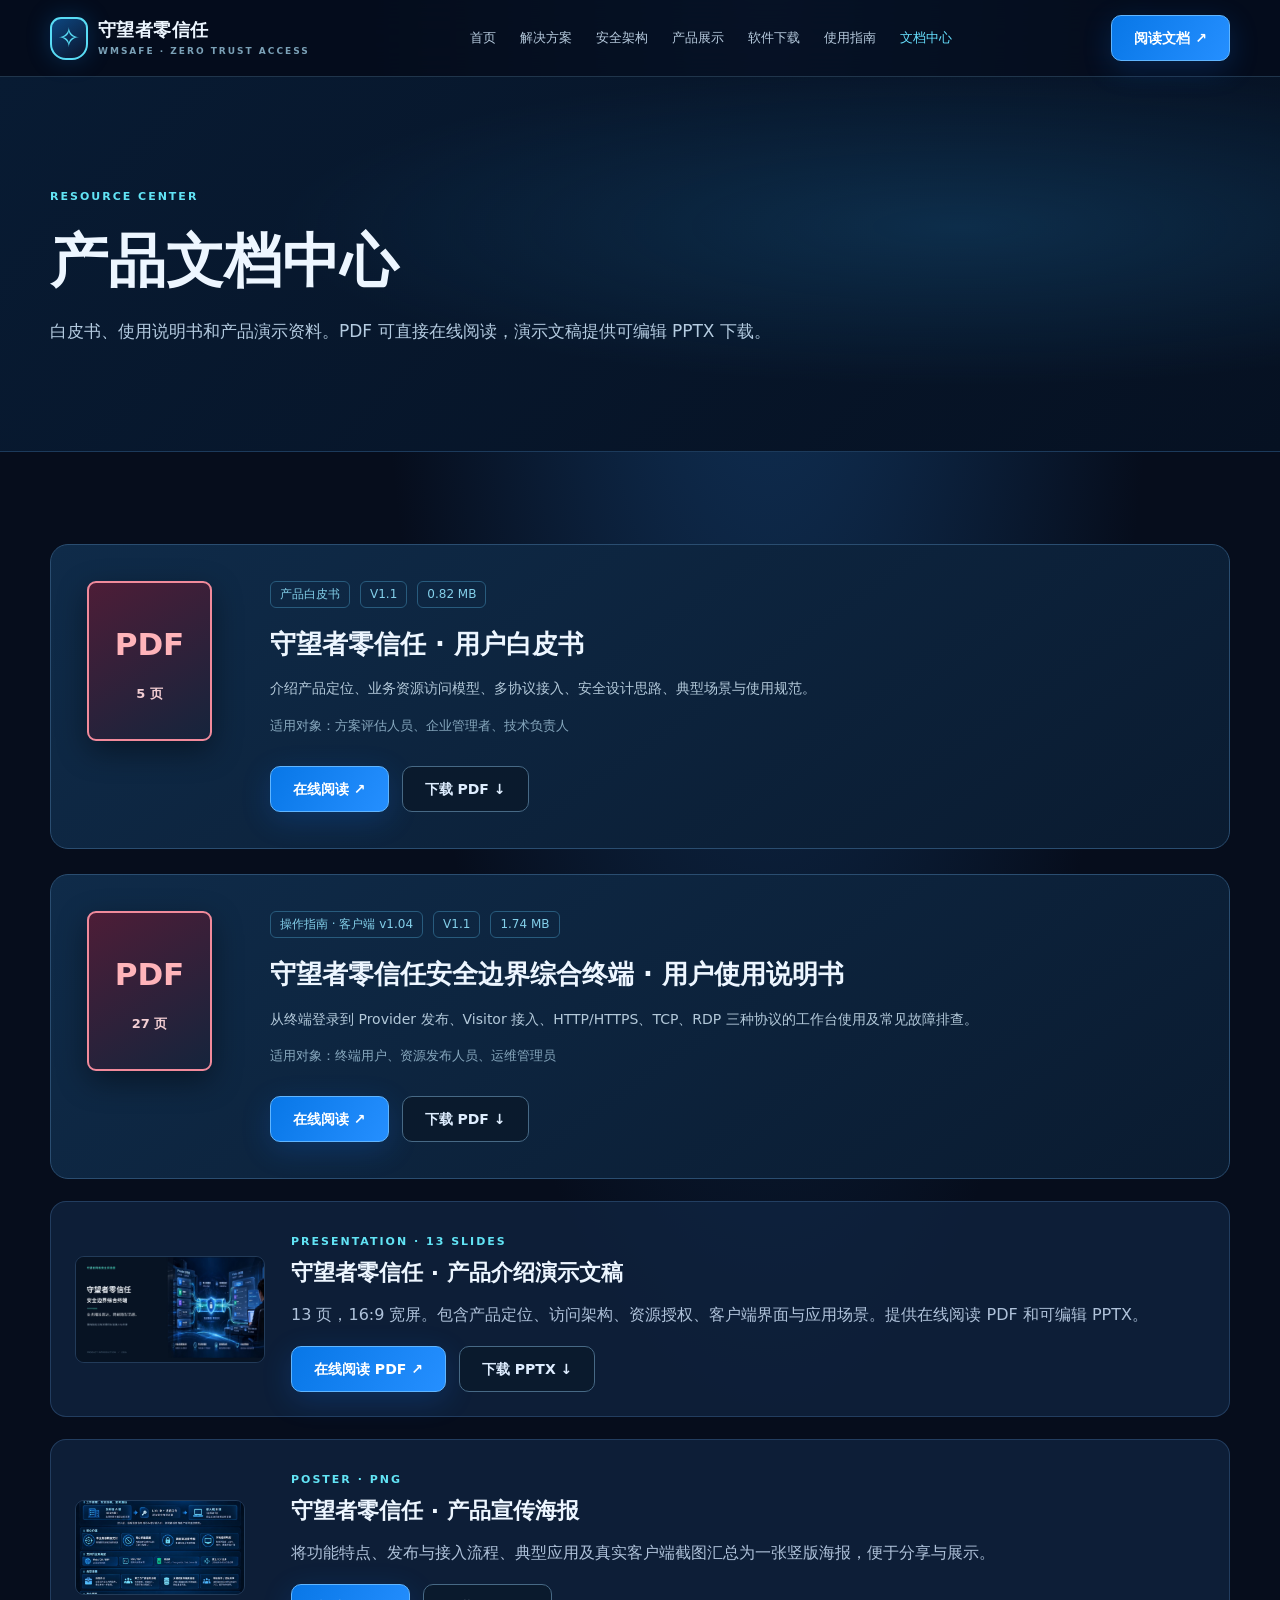
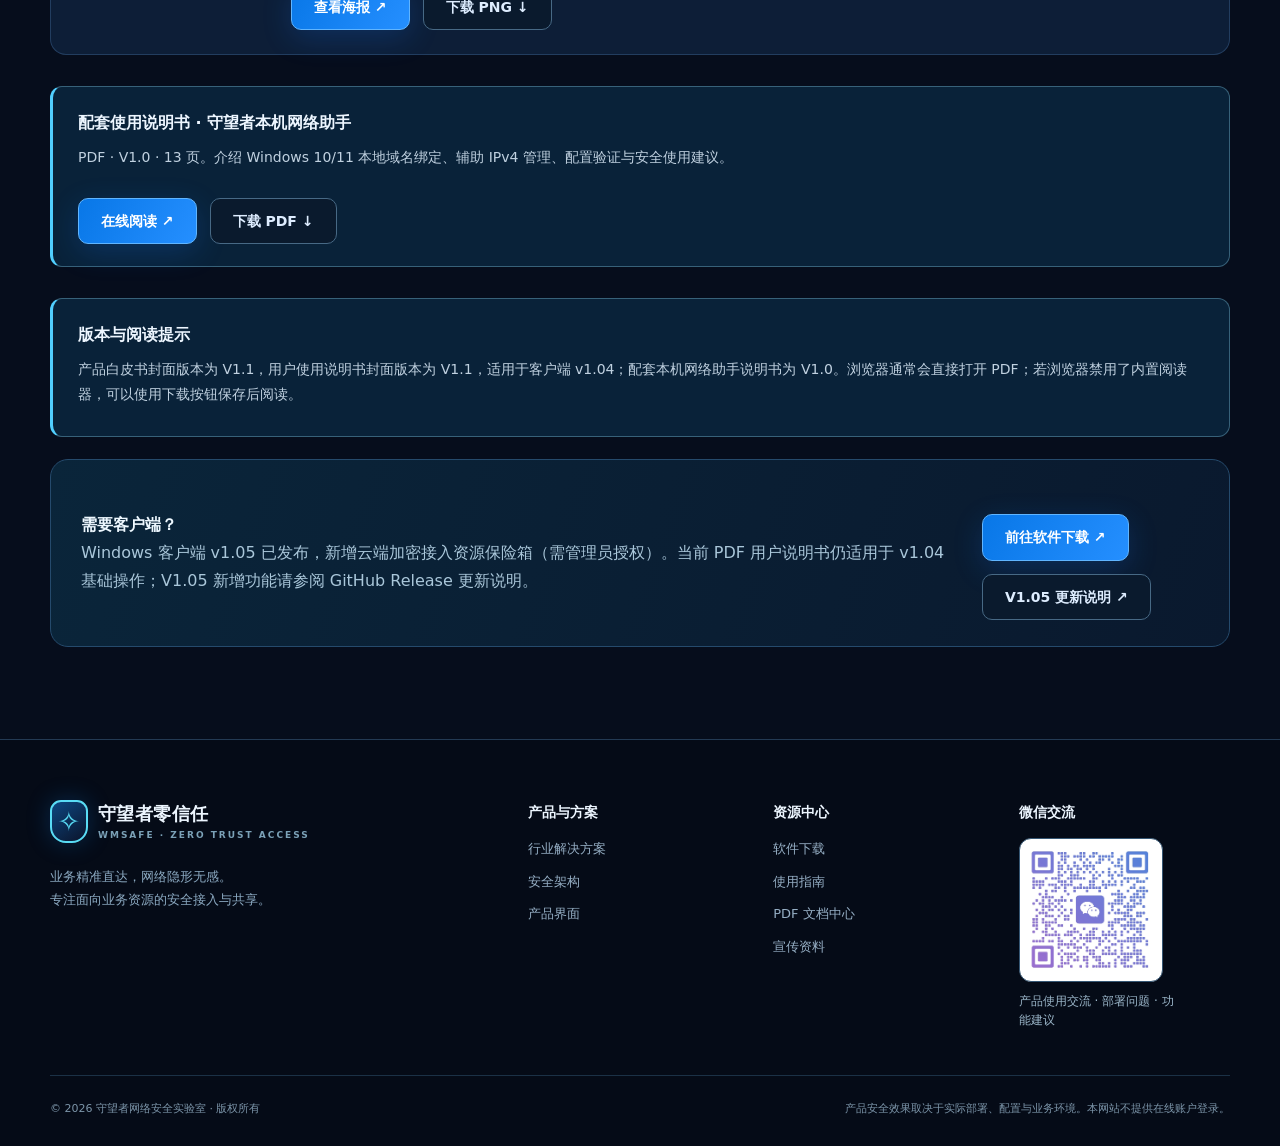
==== commit d538405b: "Add files via upload" ====
--- a/downloads.html
+++ b/downloads.html
@@ -1,3 +1,3 @@
 <!DOCTYPE html>
 
-<html lang="zh-CN"><head><meta charset="utf-8"/><meta content="width=device-width,initial-scale=1" name="viewport"/><meta content="dark" name="color-scheme"/><meta content="#070f20" name="theme-color"/><meta content="在线阅读与下载守望者零信任 V1.1 PDF 白皮书及 v1.04 用户使用说明书。" name="description"/><meta content="website" property="og:type"/><meta content="文档中心 · 守望者零信任" property="og:title"/><meta content="在线阅读与下载守望者零信任 V1.1 PDF 白皮书及 v1.04 用户使用说明书。" property="og:description"/><meta content="assets/hero-tunnel.jpg" property="og:image"/><title>文档中心 | 守望者零信任</title><link href="assets/favicon.svg" rel="icon" type="image/svg+xml"/><link href="assets/site.css" rel="stylesheet"/></head><body><a class="skip" href="#main">跳转到正文</a><header class="header"><div class="container nav"><a aria-label="守望者零信任官网" class="brand" href="index.html"><span class="brand-shield">✧</span><span>守望者零信任<small>WMSAFE · ZERO TRUST ACCESS</small></span></a><nav aria-label="主导航" class="nav-links" id="site-nav"><a href="index.html">首页</a><a href="solutions.html">解决方案</a><a href="security.html">安全架构</a><a href="product.html">产品展示</a><a href="software.html">软件下载</a><a href="guide.html">使用指南</a><a aria-current="page" href="downloads.html">文档中心</a></nav><div class="nav-action"><a class="btn primary nav-cta" href="downloads.html">阅读文档 ↗</a><button aria-controls="site-nav" aria-expanded="false" aria-label="打开导航菜单" class="menu-btn" type="button">☰</button></div></div></header><main id="main"><section class="page-hero"><div class="container"><span class="eyebrow">RESOURCE CENTER</span><h1>产品文档中心</h1><p class="lead">白皮书、使用说明书和产品演示资料。PDF 可直接在线阅读，演示文稿提供可编辑 PPTX 下载。</p></div></section><section class="section"><div class="container"><div class="doc-list"><article class="doc-card"><div class="doc-icon">PDF<span>5 页</span></div><div class="doc-content"><div class="doc-meta"><span>产品白皮书</span><span>V1.1</span><span>0.82 MB</span></div><h2>守望者零信任 · 用户白皮书</h2><p>介绍产品定位、业务资源访问模型、多协议接入、安全设计思路、典型场景与使用规范。</p><p class="doc-audience">适用对象：方案评估人员、企业管理者、技术负责人</p><div class="actions"><a class="btn primary" href="docs/WMSafe_Whitepaper_V1.04.pdf" rel="noopener" target="_blank">在线阅读 ↗</a><a class="btn ghost" download="WMSafe_Whitepaper_V1.1.pdf" href="docs/WMSafe_Whitepaper_V1.04.pdf">下载 PDF ↓</a></div></div></article><article class="doc-card"><div class="doc-icon">PDF<span>27 页</span></div><div class="doc-content"><div class="doc-meta"><span>操作指南 · 客户端 v1.04</span><span>V1.1</span><span>1.74 MB</span></div><h2>守望者零信任安全边界综合终端 · 用户使用说明书</h2><p>从终端登录到 Provider 发布、Visitor 接入、HTTP/HTTPS、TCP、RDP 三种协议的工作台使用及常见故障排查。</p><p class="doc-audience">适用对象：终端用户、资源发布人员、运维管理员</p><div class="actions"><a class="btn primary" href="docs/WMSafe_User_Guide_V1.04.pdf" rel="noopener" target="_blank">在线阅读 ↗</a><a class="btn ghost" download="WMSafe_User_Guide_V1.1.pdf" href="docs/WMSafe_User_Guide_V1.04.pdf">下载 PDF ↓</a></div></div></article></div><div class="media-docs" id="presentation"><a href="media/wmsafe-product-presentation.pdf" rel="noopener" target="_blank"><img alt="守望者零信任产品演示文稿首页预览" height="506" loading="lazy" src="media/wmsafe-presentation-cover.jpg" width="900"/></a><div><span class="eyebrow">PRESENTATION · 13 SLIDES</span><h2>守望者零信任 · 产品介绍演示文稿</h2><p>13 页，16:9 宽屏。包含产品定位、访问架构、资源授权、客户端界面与应用场景。提供在线阅读 PDF 和可编辑 PPTX。</p><div class="actions"><a class="btn primary" href="media/wmsafe-product-presentation.pdf" rel="noopener" target="_blank">在线阅读 PDF ↗</a><a class="btn ghost" download="wmsafe-product-presentation.pptx" href="media/wmsafe-product-presentation.pptx">下载 PPTX ↓</a></div></div></div><div class="media-docs"><a href="media/wmsafe-poster.jpg" rel="noopener" target="_blank"><img alt="守望者零信任产品宣传海报缩略图" class="poster-inline" height="1491" loading="lazy" src="media/wmsafe-poster.jpg" width="1055"/></a><div><span class="eyebrow">POSTER · PNG</span><h2>守望者零信任 · 产品宣传海报</h2><p>将功能特点、发布与接入流程、典型应用及真实客户端截图汇总为一张竖版海报，便于分享与展示。</p><div class="actions"><a class="btn primary" href="media/wmsafe-poster.jpg" rel="noopener" target="_blank">查看海报 ↗</a><a class="btn ghost" download="wmsafe-poster.jpg" href="media/wmsafe-poster.jpg">下载 PNG ↓</a></div></div></div><div class="note-block"><strong>配套使用说明书 · 守望者本机网络助手</strong><p>PDF · V1.0 · 13 页。介绍 Windows 10/11 本地域名绑定、辅助 IPv4 管理、配置验证与安全使用建议。</p><div class="actions"><a class="btn primary" href="docs/WMSafe_Local_Network_Manager_Guide_V1.04.pdf" rel="noopener" target="_blank">在线阅读 ↗</a><a class="btn ghost" download="WMSafe_Local_Network_Manager_Guide_V1.1.pdf" href="docs/WMSafe_Local_Network_Manager_Guide_V1.04.pdf">下载 PDF ↓</a></div></div><div class="note-block"><strong>版本与阅读提示</strong><p>产品白皮书封面版本为 V1.1，用户使用说明书封面版本为 V1.1，适用于客户端 v1.04；配套本机网络助手说明书为 V1.0。浏览器通常会直接打开 PDF；若浏览器禁用了内置阅读器，可以使用下载按钮保存后阅读。</p></div><div class="release-doc-link"><div><strong>需要客户端？</strong><p>Windows 客户端 v1.04 已发布，安装包包含配套的本机网络助手。</p></div><a class="btn ghost" href="software.html">前往软件下载 ↗</a></div></div></section></main><footer class="footer"><div class="container"><div class="footmain"><div><a aria-label="守望者零信任官网" class="brand" href="index.html"><span class="brand-shield">✧</span><span>守望者零信任<small>WMSAFE · ZERO TRUST ACCESS</small></span></a><p>业务精准直达，网络隐形无感。<br/>专注面向业务资源的安全接入与共享。</p></div><div><b>产品与方案</b><a href="solutions.html">行业解决方案</a><a href="security.html">安全架构</a><a href="product.html">产品界面</a></div><div><b>资源中心</b><a href="software.html">软件下载</a><a href="guide.html">使用指南</a><a href="downloads.html">PDF 文档中心</a><a href="downloads.html#presentation">宣传资料</a></div><div class="footer-wechat"><b>微信交流</b><img alt="守望者零信任微信交流二维码" height="150" loading="lazy" src="assets/wechat-qr.jpg" width="150"/><p>产品使用交流 · 部署问题 · 功能建议</p></div></div><div class="footline"><span>© <span id="year">2026</span> 守望者网络安全实验室 · 版权所有</span><span>产品安全效果取决于实际部署、配置与业务环境。本网站不提供在线账户登录。</span></div></div></footer><script defer="" src="assets/site.js"></script></body></html>
+<html lang="zh-CN"><head><meta charset="utf-8"/><meta content="width=device-width,initial-scale=1" name="viewport"/><meta content="dark" name="color-scheme"/><meta content="#070f20" name="theme-color"/><meta content="在线阅读与下载守望者零信任 V1.1 PDF 白皮书及 v1.04 用户使用说明书。" name="description"/><meta content="website" property="og:type"/><meta content="文档中心 · 守望者零信任" property="og:title"/><meta content="在线阅读与下载守望者零信任 V1.1 PDF 白皮书及 v1.04 用户使用说明书。" property="og:description"/><meta content="assets/hero-tunnel.jpg" property="og:image"/><title>文档中心 | 守望者零信任</title><link href="assets/favicon.svg" rel="icon" type="image/svg+xml"/><link href="assets/site.css" rel="stylesheet"/></head><body><a class="skip" href="#main">跳转到正文</a><header class="header"><div class="container nav"><a aria-label="守望者零信任官网" class="brand" href="index.html"><span class="brand-shield">✧</span><span>守望者零信任<small>WMSAFE · ZERO TRUST ACCESS</small></span></a><nav aria-label="主导航" class="nav-links" id="site-nav"><a href="index.html">首页</a><a href="solutions.html">解决方案</a><a href="security.html">安全架构</a><a href="product.html">产品展示</a><a href="software.html">软件下载</a><a href="guide.html">使用指南</a><a aria-current="page" href="downloads.html">文档中心</a></nav><div class="nav-action"><a class="btn primary nav-cta" href="downloads.html">阅读文档 ↗</a><button aria-controls="site-nav" aria-expanded="false" aria-label="打开导航菜单" class="menu-btn" type="button">☰</button></div></div></header><main id="main"><section class="page-hero"><div class="container"><span class="eyebrow">RESOURCE CENTER</span><h1>产品文档中心</h1><p class="lead">白皮书、使用说明书和产品演示资料。PDF 可直接在线阅读，演示文稿提供可编辑 PPTX 下载。</p></div></section><section class="section"><div class="container"><div class="doc-list"><article class="doc-card"><div class="doc-icon">PDF<span>5 页</span></div><div class="doc-content"><div class="doc-meta"><span>产品白皮书</span><span>V1.1</span><span>0.82 MB</span></div><h2>守望者零信任 · 用户白皮书</h2><p>介绍产品定位、业务资源访问模型、多协议接入、安全设计思路、典型场景与使用规范。</p><p class="doc-audience">适用对象：方案评估人员、企业管理者、技术负责人</p><div class="actions"><a class="btn primary" href="docs/WMSafe_Whitepaper_V1.04.pdf" rel="noopener" target="_blank">在线阅读 ↗</a><a class="btn ghost" download="WMSafe_Whitepaper_V1.1.pdf" href="docs/WMSafe_Whitepaper_V1.04.pdf">下载 PDF ↓</a></div></div></article><article class="doc-card"><div class="doc-icon">PDF<span>27 页</span></div><div class="doc-content"><div class="doc-meta"><span>操作指南 · 客户端 v1.04</span><span>V1.1</span><span>1.74 MB</span></div><h2>守望者零信任安全边界综合终端 · 用户使用说明书</h2><p>从终端登录到 Provider 发布、Visitor 接入、HTTP/HTTPS、TCP、RDP 三种协议的工作台使用及常见故障排查。</p><p class="doc-audience">适用对象：终端用户、资源发布人员、运维管理员</p><div class="actions"><a class="btn primary" href="docs/WMSafe_User_Guide_V1.04.pdf" rel="noopener" target="_blank">在线阅读 ↗</a><a class="btn ghost" download="WMSafe_User_Guide_V1.1.pdf" href="docs/WMSafe_User_Guide_V1.04.pdf">下载 PDF ↓</a></div></div></article></div><div class="media-docs" id="presentation"><a href="media/wmsafe-product-presentation.pdf" rel="noopener" target="_blank"><img alt="守望者零信任产品演示文稿首页预览" height="506" loading="lazy" src="media/wmsafe-presentation-cover.jpg" width="900"/></a><div><span class="eyebrow">PRESENTATION · 13 SLIDES</span><h2>守望者零信任 · 产品介绍演示文稿</h2><p>13 页，16:9 宽屏。包含产品定位、访问架构、资源授权、客户端界面与应用场景。提供在线阅读 PDF 和可编辑 PPTX。</p><div class="actions"><a class="btn primary" href="media/wmsafe-product-presentation.pdf" rel="noopener" target="_blank">在线阅读 PDF ↗</a><a class="btn ghost" download="wmsafe-product-presentation.pptx" href="media/wmsafe-product-presentation.pptx">下载 PPTX ↓</a></div></div></div><div class="media-docs"><a href="media/wmsafe-poster.jpg" rel="noopener" target="_blank"><img alt="守望者零信任产品宣传海报缩略图" class="poster-inline" height="1491" loading="lazy" src="media/wmsafe-poster.jpg" width="1055"/></a><div><span class="eyebrow">POSTER · PNG</span><h2>守望者零信任 · 产品宣传海报</h2><p>将功能特点、发布与接入流程、典型应用及真实客户端截图汇总为一张竖版海报，便于分享与展示。</p><div class="actions"><a class="btn primary" href="media/wmsafe-poster.jpg" rel="noopener" target="_blank">查看海报 ↗</a><a class="btn ghost" download="wmsafe-poster.jpg" href="media/wmsafe-poster.jpg">下载 PNG ↓</a></div></div></div><div class="note-block"><strong>配套使用说明书 · 守望者本机网络助手</strong><p>PDF · V1.0 · 13 页。介绍 Windows 10/11 本地域名绑定、辅助 IPv4 管理、配置验证与安全使用建议。</p><div class="actions"><a class="btn primary" href="docs/WMSafe_Local_Network_Manager_Guide_V1.04.pdf" rel="noopener" target="_blank">在线阅读 ↗</a><a class="btn ghost" download="WMSafe_Local_Network_Manager_Guide_V1.1.pdf" href="docs/WMSafe_Local_Network_Manager_Guide_V1.04.pdf">下载 PDF ↓</a></div></div><div class="note-block"><strong>版本与阅读提示</strong><p>产品白皮书封面版本为 V1.1，用户使用说明书封面版本为 V1.1，适用于客户端 v1.04；配套本机网络助手说明书为 V1.0。浏览器通常会直接打开 PDF；若浏览器禁用了内置阅读器，可以使用下载按钮保存后阅读。</p></div><div class="release-doc-link"><div><strong>需要客户端？</strong><p>Windows 客户端 v1.05 已发布，新增云端加密接入资源保险箱（需管理员授权）。当前 PDF 用户说明书仍适用于 v1.04 基础操作；V1.05 新增功能请参阅 GitHub Release 更新说明。</p></div><div class="actions"><a class="btn primary" href="software.html">前往软件下载 ↗</a><a class="btn ghost" href="https://github.com/wmsafe/wmsafe-releases/releases/tag/v1.05" rel="noopener noreferrer" target="_blank">V1.05 更新说明 ↗</a></div></div></div></section></main><footer class="footer"><div class="container"><div class="footmain"><div><a aria-label="守望者零信任官网" class="brand" href="index.html"><span class="brand-shield">✧</span><span>守望者零信任<small>WMSAFE · ZERO TRUST ACCESS</small></span></a><p>业务精准直达，网络隐形无感。<br/>专注面向业务资源的安全接入与共享。</p></div><div><b>产品与方案</b><a href="solutions.html">行业解决方案</a><a href="security.html">安全架构</a><a href="product.html">产品界面</a></div><div><b>资源中心</b><a href="software.html">软件下载</a><a href="guide.html">使用指南</a><a href="downloads.html">PDF 文档中心</a><a href="downloads.html#presentation">宣传资料</a></div><div class="footer-wechat"><b>微信交流</b><img alt="守望者零信任微信交流二维码" height="150" loading="lazy" src="assets/wechat-qr.jpg" width="150"/><p>产品使用交流 · 部署问题 · 功能建议</p></div></div><div class="footline"><span>© <span id="year">2026</span> 守望者网络安全实验室 · 版权所有</span><span>产品安全效果取决于实际部署、配置与业务环境。本网站不提供在线账户登录。</span></div></div></footer><script defer="" src="assets/site.js"></script></body></html>
